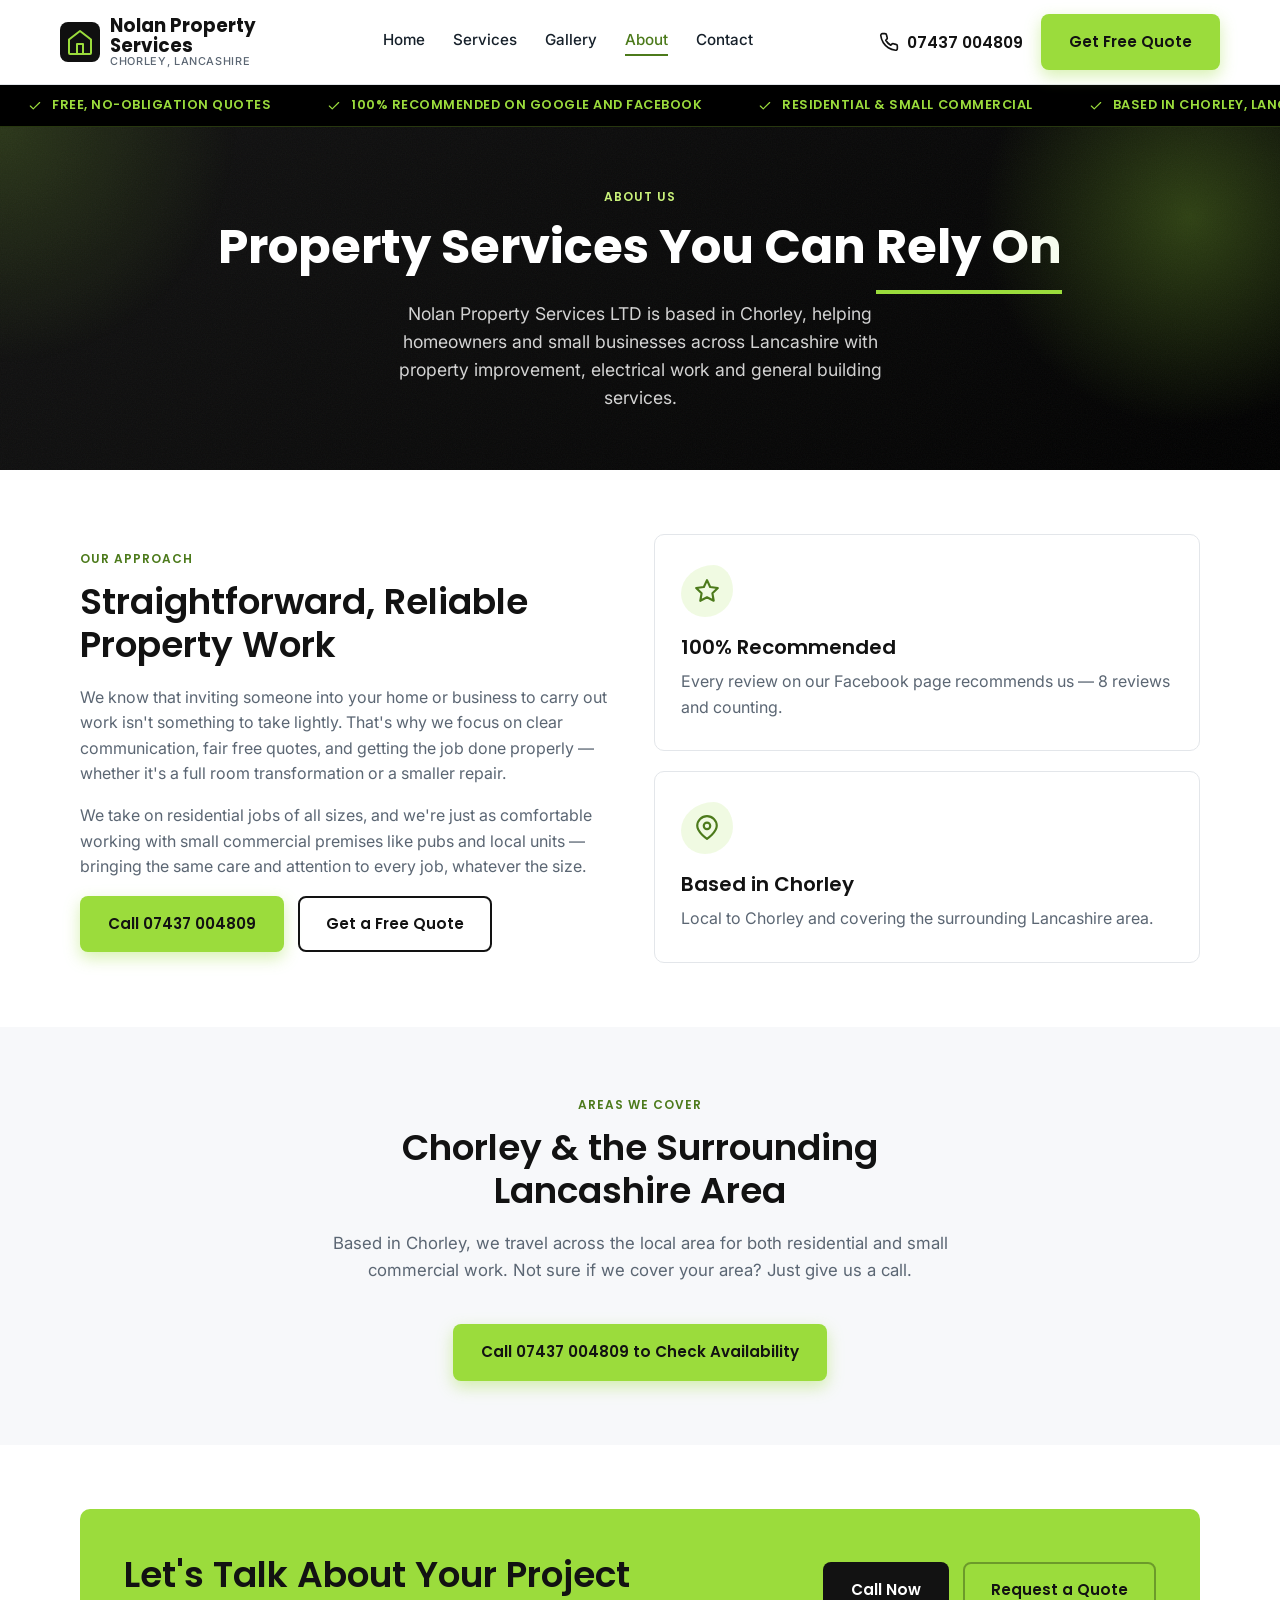
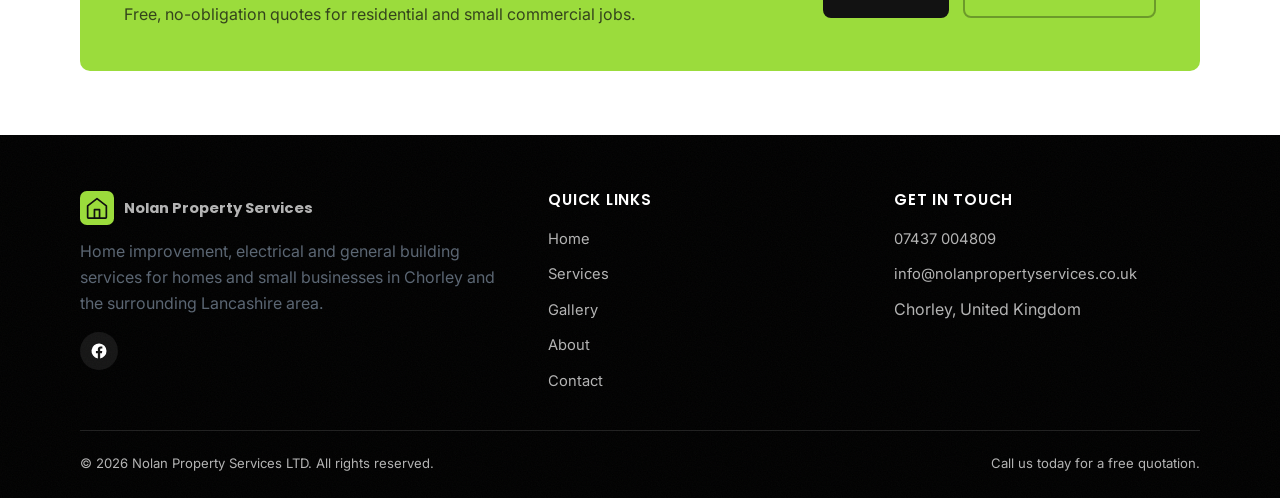
==== about.html @ 2cdc61b0 "Initial site build: Nolan Property Services LTD Five-page static site (home, services, gallery, abou" ====
<!doctype html>
<html lang="en-GB">
<head>
<meta charset="UTF-8">
<meta name="viewport" content="width=device-width, initial-scale=1.0">
<title>About Us | Nolan Property Services LTD — Chorley</title>
<meta name="description" content="Nolan Property Services LTD is a Chorley-based property services company covering home improvement, electrical work and small commercial jobs across Lancashire.">
<link rel="icon" href="images/favicon.svg" type="image/svg+xml">
<link rel="preconnect" href="https://fonts.googleapis.com">
<link rel="preconnect" href="https://fonts.gstatic.com" crossorigin>
<link href="https://fonts.googleapis.com/css2?family=Inter:wght@400;500;600;700&family=Poppins:wght@600;700&display=swap" rel="stylesheet">
<link rel="stylesheet" href="css/style.css">
</head>
<body>

<header class="site-header">
  <div class="container header-inner">
    <a href="index.html" class="logo">
      <svg class="logo-mark" viewBox="0 0 40 40" fill="none" xmlns="http://www.w3.org/2000/svg">
        <rect width="40" height="40" rx="8" fill="#101010"/>
        <path d="M20 9L31 17.5V31C31 31.5523 30.5523 32 30 32H10C9.44772 32 9 31.5523 9 31V17.5L20 9Z" stroke="#9BDC3C" stroke-width="2" stroke-linejoin="round"/>
        <path d="M17 32V22H23V32" stroke="#9BDC3C" stroke-width="2" stroke-linejoin="round"/>
      </svg>
      <span class="logo-text">Nolan Property<br>Services<small>Chorley, Lancashire</small></span>
    </a>

    <nav class="main-nav">
      <a href="index.html">Home</a>
      <a href="services.html">Services</a>
      <a href="gallery.html">Gallery</a>
      <a href="about.html">About</a>
      <a href="contact.html">Contact</a>
    </nav>

    <div class="header-cta">
      <a href="tel:+447437004809" class="header-phone">
        <svg width="20" height="20" viewBox="0 0 24 24" fill="none" stroke="currentColor" stroke-width="2" stroke-linecap="round" stroke-linejoin="round"><path d="M22 16.92v3a2 2 0 0 1-2.18 2 19.79 19.79 0 0 1-8.63-3.07 19.5 19.5 0 0 1-6-6 19.79 19.79 0 0 1-3.07-8.67A2 2 0 0 1 4.11 2h3a2 2 0 0 1 2 1.72c.127.96.361 1.903.7 2.81a2 2 0 0 1-.45 2.11L8.09 9.91a16 16 0 0 0 6 6l1.27-1.27a2 2 0 0 1 2.11-.45c.907.339 1.85.573 2.81.7A2 2 0 0 1 22 16.92z"/></svg>
        <span class="phone-label">07437 004809</span>
      </a>
      <a href="contact.html" class="btn btn-primary">Get Free Quote</a>
      <button class="nav-toggle" aria-label="Toggle menu" aria-expanded="false">
        <svg viewBox="0 0 24 24" fill="none" stroke="currentColor" stroke-width="2" stroke-linecap="round"><line x1="3" y1="6" x2="21" y2="6"/><line x1="3" y1="12" x2="21" y2="12"/><line x1="3" y1="18" x2="21" y2="18"/></svg>
      </button>
    </div>
  </div>
</header>

<div class="marquee" aria-hidden="true">
  <div class="marquee-track">
    <span class="marquee-item"><svg viewBox="0 0 24 24" fill="none" stroke="currentColor" stroke-width="2" stroke-linecap="round" stroke-linejoin="round"><path d="M20 6L9 17l-5-5"/></svg>Free, No-Obligation Quotes</span>
    <span class="marquee-item"><svg viewBox="0 0 24 24" fill="none" stroke="currentColor" stroke-width="2" stroke-linecap="round" stroke-linejoin="round"><path d="M20 6L9 17l-5-5"/></svg>100% Recommended on Google and Facebook</span>
    <span class="marquee-item"><svg viewBox="0 0 24 24" fill="none" stroke="currentColor" stroke-width="2" stroke-linecap="round" stroke-linejoin="round"><path d="M20 6L9 17l-5-5"/></svg>Residential &amp; Small Commercial</span>
    <span class="marquee-item"><svg viewBox="0 0 24 24" fill="none" stroke="currentColor" stroke-width="2" stroke-linecap="round" stroke-linejoin="round"><path d="M20 6L9 17l-5-5"/></svg>Based in Chorley, Lancashire</span>
    <span class="marquee-item"><svg viewBox="0 0 24 24" fill="none" stroke="currentColor" stroke-width="2" stroke-linecap="round" stroke-linejoin="round"><path d="M20 6L9 17l-5-5"/></svg>Call 07437 004809</span>
    <span class="marquee-item"><svg viewBox="0 0 24 24" fill="none" stroke="currentColor" stroke-width="2" stroke-linecap="round" stroke-linejoin="round"><path d="M20 6L9 17l-5-5"/></svg>Free, No-Obligation Quotes</span>
    <span class="marquee-item"><svg viewBox="0 0 24 24" fill="none" stroke="currentColor" stroke-width="2" stroke-linecap="round" stroke-linejoin="round"><path d="M20 6L9 17l-5-5"/></svg>100% Recommended on Google and Facebook</span>
    <span class="marquee-item"><svg viewBox="0 0 24 24" fill="none" stroke="currentColor" stroke-width="2" stroke-linecap="round" stroke-linejoin="round"><path d="M20 6L9 17l-5-5"/></svg>Residential &amp; Small Commercial</span>
    <span class="marquee-item"><svg viewBox="0 0 24 24" fill="none" stroke="currentColor" stroke-width="2" stroke-linecap="round" stroke-linejoin="round"><path d="M20 6L9 17l-5-5"/></svg>Based in Chorley, Lancashire</span>
    <span class="marquee-item"><svg viewBox="0 0 24 24" fill="none" stroke="currentColor" stroke-width="2" stroke-linecap="round" stroke-linejoin="round"><path d="M20 6L9 17l-5-5"/></svg>Call 07437 004809</span>
  </div>
</div>

<section class="hero" style="padding-bottom:10px;">
  <div class="container" style="position:relative; padding:56px 0 48px; text-align:center;">
    <span class="eyebrow" style="color:#C9F27A;">About Us</span>
    <h1 style="color:#fff;">Property Services You Can <span class="marker-highlight">Rely On</span></h1>
    <p class="hero-lead" style="margin:0 auto;">Nolan Property Services LTD is based in Chorley, helping homeowners and small businesses across Lancashire with property improvement, electrical work and general building services.</p>
  </div>
</section>

<section class="section">
  <div class="container grid grid-2" style="align-items:center;">
    <div>
      <span class="eyebrow">Our Approach</span>
      <h2>Straightforward, Reliable Property Work</h2>
      <p>We know that inviting someone into your home or business to carry out work isn't something to take lightly. That's why we focus on clear communication, fair free quotes, and getting the job done properly — whether it's a full room transformation or a smaller repair.</p>
      <p>We take on residential jobs of all sizes, and we're just as comfortable working with small commercial premises like pubs and local units — bringing the same care and attention to every job, whatever the size.</p>
      <div class="btn-row">
        <a href="tel:+447437004809" class="btn btn-primary">Call 07437 004809</a>
        <a href="contact.html" class="btn btn-outline">Get a Free Quote</a>
      </div>
    </div>
    <div class="grid" style="gap:20px;">
      <div class="card">
        <div class="card-icon">
          <svg viewBox="0 0 24 24" fill="none" stroke="currentColor" stroke-width="2" stroke-linecap="round" stroke-linejoin="round"><path d="M12 2l2.9 6.26L22 9.27l-5 4.87 1.18 6.86L12 17.77l-6.18 3.23L7 14.14 2 9.27l7.1-1.01L12 2z"/></svg>
        </div>
        <h3>100% Recommended</h3>
        <p style="margin:0;">Every review on our Facebook page recommends us — 8 reviews and counting.</p>
      </div>
      <div class="card">
        <div class="card-icon">
          <svg viewBox="0 0 24 24" fill="none" stroke="currentColor" stroke-width="2" stroke-linecap="round" stroke-linejoin="round"><path d="M21 10c0 6-9 12-9 12s-9-6-9-12a9 9 0 0 1 18 0z"/><circle cx="12" cy="10" r="3"/></svg>
        </div>
        <h3>Based in Chorley</h3>
        <p style="margin:0;">Local to Chorley and covering the surrounding Lancashire area.</p>
      </div>
    </div>
  </div>
</section>

<section class="section section-alt">
  <div class="container">
    <div class="section-head">
      <span class="eyebrow">Areas We Cover</span>
      <h2>Chorley &amp; the Surrounding Lancashire Area</h2>
      <p>Based in Chorley, we travel across the local area for both residential and small commercial work. Not sure if we cover your area? Just give us a call.</p>
    </div>
    <div class="text-center">
      <a href="tel:+447437004809" class="btn btn-primary">Call 07437 004809 to Check Availability</a>
    </div>
  </div>
</section>

<section class="section">
  <div class="container">
    <div class="cta-banner">
      <div>
        <h2>Let's Talk About Your Project</h2>
        <p>Free, no-obligation quotes for residential and small commercial jobs.</p>
      </div>
      <div class="btn-row">
        <a href="tel:+447437004809" class="btn btn-primary">Call Now</a>
        <a href="contact.html" class="btn btn-secondary" style="border-color:rgba(0,0,0,0.3); color:var(--color-dark);">Request a Quote</a>
      </div>
    </div>
  </div>
</section>

<footer class="site-footer">
  <div class="container">
    <div class="footer-grid">
      <div>
        <a href="index.html" class="footer-logo">
          <svg width="34" height="34" viewBox="0 0 40 40" fill="none" xmlns="http://www.w3.org/2000/svg">
            <rect width="40" height="40" rx="8" fill="#9BDC3C"/>
            <path d="M20 9L31 17.5V31C31 31.5523 30.5523 32 30 32H10C9.44772 32 9 31.5523 9 31V17.5L20 9Z" stroke="#101010" stroke-width="2" stroke-linejoin="round"/>
            <path d="M17 32V22H23V32" stroke="#101010" stroke-width="2" stroke-linejoin="round"/>
          </svg>
          Nolan Property Services
        </a>
        <p>Home improvement, electrical and general building services for homes and small businesses in Chorley and the surrounding Lancashire area.</p>
        <div class="social-icons">
          <a href="https://www.facebook.com/p/Nolan-Property-Services-LTD-61575183235272/" target="_blank" rel="noopener" aria-label="Facebook">
            <svg viewBox="0 0 24 24" fill="currentColor"><path d="M22 12a10 10 0 1 0-11.56 9.88v-6.99H7.9V12h2.54V9.8c0-2.5 1.49-3.89 3.77-3.89 1.09 0 2.24.2 2.24.2v2.46h-1.26c-1.24 0-1.63.77-1.63 1.56V12h2.78l-.44 2.89h-2.34v6.99A10 10 0 0 0 22 12z"/></svg>
          </a>
        </div>
      </div>
      <div>
        <h4>Quick Links</h4>
        <ul>
          <li><a href="index.html">Home</a></li>
          <li><a href="services.html">Services</a></li>
          <li><a href="gallery.html">Gallery</a></li>
          <li><a href="about.html">About</a></li>
          <li><a href="contact.html">Contact</a></li>
        </ul>
      </div>
      <div>
        <h4>Get In Touch</h4>
        <ul>
          <li><a href="tel:+447437004809">07437 004809</a></li>
          <li><a href="mailto:info@nolanpropertyservices.co.uk">info@nolanpropertyservices.co.uk</a></li>
          <li>Chorley, United Kingdom</li>
        </ul>
      </div>
    </div>
    <div class="footer-bottom">
      <span>&copy; <span id="year"></span> Nolan Property Services LTD. All rights reserved.</span>
      <span>Call us today for a free quotation.</span>
    </div>
  </div>
</footer>

<div class="mobile-call-bar">
  <a href="tel:+447437004809" class="btn btn-primary">Call Now</a>
  <a href="contact.html" class="btn btn-outline" style="border-color:var(--color-dark); color:var(--color-dark);">Get Quote</a>
</div>

<script src="js/main.js"></script>
</body>
</html>
---- css/style.css ----
/* ==========================================================================
   Nolan Property Services LTD — stylesheet
   Brand colours sourced from the company's Facebook logo (black + lime green)
   ========================================================================== */

:root {
  --color-dark: #121212;
  --color-dark-deep: #000000;
  --color-dark-light: #2b2b2b;
  --color-lime: #9bdc3c;
  --color-lime-dark: #7ebb27;
  --color-lime-text: #4c7a1b;
  --color-bg: #f7f8fa;
  --color-white: #ffffff;
  --color-text: #16202a;
  --color-text-muted: #5b6673;
  --color-border: #e3e6ea;
  --color-success: #2e9e5b;

  --font-heading: 'Poppins', 'Segoe UI', sans-serif;
  --font-body: 'Inter', 'Segoe UI', sans-serif;

  --container-width: 1160px;
  --radius: 10px;
  --shadow-sm: 0 1px 3px rgba(0, 0, 0, 0.08);
  --shadow-md: 0 8px 24px rgba(0, 0, 0, 0.12);
  --shadow-lg: 0 16px 40px rgba(0, 0, 0, 0.18);
  --ease-bounce: cubic-bezier(0.34, 1.56, 0.64, 1);
}

* { box-sizing: border-box; }
html { scroll-behavior: smooth; }

body {
  margin: 0;
  font-family: var(--font-body);
  color: var(--color-text);
  background: var(--color-white);
  line-height: 1.6;
  -webkit-font-smoothing: antialiased;
}

h1, h2, h3, h4 {
  font-family: var(--font-heading);
  color: var(--color-dark);
  line-height: 1.2;
  margin: 0 0 0.5em;
  font-weight: 600;
}

h1 { font-size: clamp(2rem, 5vw, 3rem); font-weight: 700; }
h2 { font-size: clamp(1.6rem, 3.5vw, 2.25rem); }
h3 { font-size: 1.25rem; }

p { margin: 0 0 1em; color: var(--color-text-muted); }

a { color: var(--color-lime-text); text-decoration: none; }
a:hover { text-decoration: underline; }

img { max-width: 100%; display: block; }

ul { padding-left: 1.2em; }

.container {
  width: 100%;
  max-width: var(--container-width);
  margin: 0 auto;
  padding: 0 20px;
}

.section {
  padding: 64px 0;
}

.section-alt {
  background: var(--color-bg);
}

.section-navy {
  background: var(--color-dark);
  color: var(--color-white);
}
.section-navy h2, .section-navy h3 { color: var(--color-white); }
.section-navy p { color: rgba(255,255,255,0.75); }

.eyebrow {
  display: inline-block;
  font-family: var(--font-heading);
  font-size: 0.75rem;
  font-weight: 600;
  letter-spacing: 0.08em;
  text-transform: uppercase;
  color: var(--color-lime-text);
  margin-bottom: 12px;
}

.section-head {
  max-width: 640px;
  margin: 0 auto 40px;
  text-align: center;
}
.section-head p { font-size: 1.05rem; }

/* ---------- Buttons ---------- */
.btn {
  display: inline-flex;
  align-items: center;
  justify-content: center;
  gap: 8px;
  font-family: var(--font-heading);
  font-weight: 600;
  font-size: 0.95rem;
  padding: 14px 26px;
  border-radius: 8px;
  border: 2px solid transparent;
  cursor: pointer;
  transition: transform 0.25s var(--ease-bounce), box-shadow 0.2s ease, background 0.15s ease, color 0.15s ease;
  white-space: nowrap;
}
.btn:hover { text-decoration: none; transform: translateY(-2px) scale(1.03); }
.btn:active { transform: scale(0.96); transition-duration: 0.1s; }

.btn-primary {
  background: var(--color-lime);
  color: var(--color-dark);
  box-shadow: 0 6px 16px rgba(155, 220, 60, 0.4);
}
.btn-primary:hover { background: var(--color-lime-dark); }

.btn-secondary {
  background: transparent;
  border-color: rgba(255,255,255,0.6);
  color: var(--color-white);
}
.btn-secondary:hover { background: rgba(255,255,255,0.12); border-color: var(--color-white); }

.btn-outline {
  background: transparent;
  border-color: var(--color-dark);
  color: var(--color-dark);
}
.btn-outline:hover { background: var(--color-dark); color: var(--color-white); }

.btn-block { width: 100%; }

.btn-row {
  display: flex;
  flex-wrap: wrap;
  gap: 14px;
}

/* ---------- Header ---------- */
.site-header {
  position: sticky;
  top: 0;
  z-index: 500;
  background: var(--color-white);
  border-bottom: 1px solid var(--color-border);
}

.header-inner {
  display: flex;
  align-items: center;
  justify-content: space-between;
  padding: 14px 0;
  gap: 16px;
}

.logo {
  display: flex;
  align-items: center;
  gap: 10px;
  font-family: var(--font-heading);
  font-weight: 700;
  font-size: 1.15rem;
  color: var(--color-dark);
}
.logo:hover { text-decoration: none; }
.logo-mark {
  width: 40px;
  height: 40px;
  flex-shrink: 0;
  transition: transform 0.4s var(--ease-bounce);
}
.logo:hover .logo-mark { transform: rotate(-10deg) scale(1.08); }
.logo-text { line-height: 1.1; }
.logo-text small {
  display: block;
  font-family: var(--font-body);
  font-weight: 500;
  font-size: 0.68rem;
  letter-spacing: 0.06em;
  text-transform: uppercase;
  color: var(--color-text-muted);
}

.main-nav {
  display: flex;
  align-items: center;
  gap: 28px;
}
.main-nav a {
  position: relative;
  color: var(--color-text);
  font-weight: 500;
  font-size: 0.95rem;
  padding-bottom: 4px;
}
.main-nav a::after {
  content: "";
  position: absolute;
  left: 50%;
  right: 50%;
  bottom: 0;
  height: 2px;
  background: var(--color-lime-text);
  transition: left 0.25s var(--ease-bounce), right 0.25s var(--ease-bounce);
}
.main-nav a:hover { color: var(--color-lime-text); text-decoration: none; }
.main-nav a:hover::after, .main-nav a.active::after { left: 0; right: 0; }
.main-nav a.active { color: var(--color-lime-text); }

.header-cta {
  display: flex;
  align-items: center;
  gap: 18px;
}

.header-phone {
  display: flex;
  align-items: center;
  gap: 8px;
  font-family: var(--font-heading);
  font-weight: 600;
  color: var(--color-dark);
  font-size: 0.98rem;
}
.header-phone svg { flex-shrink: 0; }
.header-phone:hover { color: var(--color-lime-text); text-decoration: none; }

.nav-toggle {
  display: none;
  background: none;
  border: none;
  cursor: pointer;
  padding: 6px;
}
.nav-toggle svg { width: 26px; height: 26px; color: var(--color-dark); }

/* ---------- Hero ---------- */
.hero {
  background: linear-gradient(135deg, var(--color-dark) 0%, var(--color-dark-deep) 100%);
  color: var(--color-white);
  position: relative;
  overflow: hidden;
}
.hero::before {
  content: "";
  position: absolute;
  inset: 0;
  background-image: url("data:image/svg+xml,%3Csvg xmlns='http://www.w3.org/2000/svg' width='120' height='120'%3E%3Cfilter id='n'%3E%3CfeTurbulence type='fractalNoise' baseFrequency='0.8' numOctaves='3' stitchTiles='stitch'/%3E%3C/filter%3E%3Crect width='100%25' height='100%25' filter='url(%23n)'/%3E%3C/svg%3E");
  opacity: 0.05;
  pointer-events: none;
}
.hero::after {
  content: "";
  position: absolute;
  right: -120px;
  top: -120px;
  width: 420px;
  height: 420px;
  background: radial-gradient(circle, rgba(155,220,60,0.28) 0%, rgba(155,220,60,0) 70%);
}
.hero-inner {
  position: relative;
  z-index: 2;
  padding: 76px 0 64px;
  display: grid;
  grid-template-columns: 1.1fr 0.9fr;
  gap: 40px;
  align-items: center;
}
.hero-glow {
  position: absolute;
  z-index: 1;
  top: 0;
  left: 0;
  width: 480px;
  height: 480px;
  margin: -240px 0 0 -240px;
  background: radial-gradient(circle, rgba(155,220,60,0.18) 0%, rgba(155,220,60,0) 70%);
  pointer-events: none;
  transition: transform 0.3s ease-out;
  will-change: transform;
}
.hero h1 { color: var(--color-white); }
.hero-lead {
  font-size: 1.1rem;
  color: rgba(255,255,255,0.82);
  max-width: 520px;
}
.hero-badges {
  display: flex;
  flex-wrap: wrap;
  gap: 20px;
  margin-top: 32px;
}
.hero-badge {
  display: flex;
  align-items: center;
  gap: 10px;
  font-size: 0.88rem;
  color: rgba(255,255,255,0.85);
}
.hero-badge svg { color: var(--color-lime); flex-shrink: 0; }

.hero-panel {
  background: var(--color-white);
  border-radius: var(--radius);
  padding: 28px;
  box-shadow: var(--shadow-lg);
  color: var(--color-text);
}
.hero-panel h3 { margin-bottom: 6px; }
.hero-panel p { font-size: 0.92rem; margin-bottom: 18px; }

/* ---------- Trust strip ---------- */
.trust-strip {
  background: var(--color-white);
  border-bottom: 1px solid var(--color-border);
}
.trust-strip .container {
  display: flex;
  flex-wrap: wrap;
  gap: 28px;
  justify-content: center;
  padding-top: 22px;
  padding-bottom: 22px;
}
.trust-item {
  display: flex;
  align-items: center;
  gap: 10px;
  font-size: 0.9rem;
  font-weight: 500;
  color: var(--color-dark);
}
.trust-item svg { color: var(--color-lime-text); flex-shrink: 0; }

/* ---------- Grids ---------- */
.grid {
  display: grid;
  gap: 28px;
}
.grid-3 { grid-template-columns: repeat(3, 1fr); }
.grid-2 { grid-template-columns: repeat(2, 1fr); }
.grid-4 { grid-template-columns: repeat(4, 1fr); }

/* ---------- Cards ---------- */
.card {
  background: var(--color-white);
  border: 1px solid var(--color-border);
  border-radius: var(--radius);
  padding: 30px 26px;
  transition: box-shadow 0.25s ease, transform 0.3s var(--ease-bounce);
}
.card:hover { box-shadow: var(--shadow-md); transform: translateY(-5px) rotate(-0.6deg); }
.card:nth-child(even):hover { transform: translateY(-5px) rotate(0.6deg); }

.card-icon {
  width: 52px;
  height: 52px;
  border-radius: 63% 37% 54% 46% / 55% 48% 52% 45%;
  background: rgba(155, 220, 60, 0.15);
  display: flex;
  align-items: center;
  justify-content: center;
  margin-bottom: 18px;
  transition: border-radius 0.4s ease, transform 0.3s var(--ease-bounce);
}
.card-icon svg { width: 26px; height: 26px; color: var(--color-lime-text); }
.card:hover .card-icon,
.service-row:hover .card-icon,
.contact-info-item:hover .card-icon {
  border-radius: 46% 54% 37% 63% / 48% 55% 45% 52%;
  transform: scale(1.08);
}

.card-link {
  display: inline-flex;
  align-items: center;
  gap: 6px;
  font-weight: 600;
  font-size: 0.9rem;
  margin-top: 6px;
}
.card-link .arrow { display: inline-block; transition: transform 0.25s var(--ease-bounce); }
.card-link:hover .arrow { transform: translateX(5px); }

/* ---------- Service list rows (services page) ---------- */
.service-row {
  display: grid;
  grid-template-columns: 64px 1fr auto;
  gap: 22px;
  align-items: flex-start;
  padding: 26px 0;
  border-bottom: 1px solid var(--color-border);
}
.service-row:last-child { border-bottom: none; }
.service-row .card-icon { margin-bottom: 0; }
.service-row h3 { margin-bottom: 6px; }
.service-row .btn { align-self: center; }

/* ---------- Placeholder photo tiles (gallery) ---------- */
.photo-tile {
  aspect-ratio: 4 / 3;
  border-radius: var(--radius);
  background: linear-gradient(135deg, var(--color-dark-light) 0%, var(--color-dark) 100%);
  color: rgba(255,255,255,0.85);
  display: flex;
  flex-direction: column;
  align-items: center;
  justify-content: center;
  gap: 10px;
  text-align: center;
  padding: 20px;
  position: relative;
  overflow: hidden;
}
.photo-tile svg { width: 34px; height: 34px; opacity: 0.85; }
.photo-tile span { font-family: var(--font-heading); font-weight: 600; font-size: 0.92rem; }
.photo-tile small { font-size: 0.75rem; color: rgba(255,255,255,0.55); }

.notice-box {
  display: flex;
  gap: 16px;
  background: #f5fce8;
  border: 1px solid #dcf0a8;
  border-radius: var(--radius);
  padding: 20px 24px;
  align-items: flex-start;
  margin-bottom: 40px;
}
.notice-box svg { color: var(--color-lime-text); flex-shrink: 0; margin-top: 2px; }
.notice-box p { margin: 0; color: var(--color-text); font-size: 0.92rem; }

/* ---------- Testimonial / trust panel ---------- */
.review-panel {
  background: var(--color-white);
  border: 1px solid var(--color-border);
  border-radius: var(--radius);
  padding: 36px;
  display: flex;
  align-items: center;
  gap: 30px;
  flex-wrap: wrap;
  box-shadow: var(--shadow-sm);
}
.review-score {
  text-align: center;
  padding-right: 30px;
  border-right: 1px solid var(--color-border);
}
.review-score .big { font-family: var(--font-heading); font-size: 2.6rem; font-weight: 700; color: var(--color-dark); }
.review-stars { color: var(--color-lime-text); font-size: 1.1rem; letter-spacing: 2px; }

/* ---------- CTA banner ---------- */
.cta-banner {
  background: var(--color-lime);
  color: var(--color-dark);
  border-radius: var(--radius);
  padding: 44px;
  display: flex;
  align-items: center;
  justify-content: space-between;
  gap: 24px;
  flex-wrap: wrap;
}
.cta-banner h2 { color: var(--color-dark); margin-bottom: 6px; }
.cta-banner p { color: rgba(18,18,18,0.75); margin: 0; }
.cta-banner .btn-primary { background: var(--color-dark); color: var(--color-white); box-shadow: none; }
.cta-banner .btn-primary:hover { background: var(--color-dark-deep); }

/* ---------- Forms ---------- */
.form-grid {
  display: grid;
  grid-template-columns: 1fr 1fr;
  gap: 18px;
}
.form-field { display: flex; flex-direction: column; gap: 6px; }
.form-field.full { grid-column: 1 / -1; }
.form-field label {
  font-weight: 600;
  font-size: 0.88rem;
  color: var(--color-dark);
}
.form-field input,
.form-field select,
.form-field textarea {
  font-family: var(--font-body);
  font-size: 0.95rem;
  padding: 12px 14px;
  border: 1px solid var(--color-border);
  border-radius: 8px;
  background: var(--color-white);
  color: var(--color-text);
}
.form-field input:focus,
.form-field select:focus,
.form-field textarea:focus {
  outline: none;
  border-color: var(--color-lime-text);
  box-shadow: 0 0 0 3px rgba(155, 220, 60, 0.25);
}
.form-note { font-size: 0.8rem; color: var(--color-text-muted); }

.form-status {
  display: none;
  padding: 14px 16px;
  border-radius: 8px;
  font-size: 0.92rem;
  margin-top: 16px;
}
.form-status.show { display: block; }
.form-status.success { background: #e9f7ef; color: var(--color-success); border: 1px solid #bfe8cf; }
.form-status.error { background: #fdecea; color: #c0392b; border: 1px solid #f5c6c0; }

/* ---------- Contact info cards ---------- */
.contact-info-list {
  display: flex;
  flex-direction: column;
  gap: 18px;
}
.contact-info-item {
  display: flex;
  gap: 16px;
  align-items: flex-start;
}
.contact-info-item .card-icon { margin-bottom: 0; }
.contact-info-item h3 { margin-bottom: 2px; font-size: 1.05rem; }
.contact-info-item p { margin: 0; }

.map-embed {
  border-radius: var(--radius);
  overflow: hidden;
  border: 1px solid var(--color-border);
  margin-top: 24px;
}
.map-embed iframe { width: 100%; height: 260px; border: 0; display: block; }

/* ---------- Footer ---------- */
.site-footer {
  background: var(--color-dark-deep);
  color: rgba(255,255,255,0.7);
  padding: 56px 0 24px;
  position: relative;
  overflow: hidden;
}
.site-footer::before {
  content: "";
  position: absolute;
  inset: 0;
  background-image: url("data:image/svg+xml,%3Csvg xmlns='http://www.w3.org/2000/svg' width='120' height='120'%3E%3Cfilter id='n'%3E%3CfeTurbulence type='fractalNoise' baseFrequency='0.8' numOctaves='3' stitchTiles='stitch'/%3E%3C/filter%3E%3Crect width='100%25' height='100%25' filter='url(%23n)'/%3E%3C/svg%3E");
  opacity: 0.04;
  pointer-events: none;
}
.site-footer .container { position: relative; z-index: 1; }
.footer-grid {
  display: grid;
  grid-template-columns: 1.4fr 1fr 1fr;
  gap: 40px;
  padding-bottom: 36px;
  border-bottom: 1px solid rgba(255,255,255,0.12);
}
.footer-logo {
  display: flex;
  align-items: center;
  gap: 10px;
  color: var(--color-white);
  font-family: var(--font-heading);
  font-weight: 700;
  font-size: 1.1rem;
  margin-bottom: 14px;
}
.footer-logo:hover { text-decoration: none; }
.site-footer h4 {
  color: var(--color-white);
  font-size: 0.95rem;
  text-transform: uppercase;
  letter-spacing: 0.05em;
  margin-bottom: 16px;
}
.site-footer ul { list-style: none; padding: 0; margin: 0; display: flex; flex-direction: column; gap: 10px; }
.site-footer a { color: rgba(255,255,255,0.7); font-size: 0.92rem; }
.site-footer a:hover { color: var(--color-lime); text-decoration: none; }
.footer-bottom {
  display: flex;
  justify-content: space-between;
  flex-wrap: wrap;
  gap: 10px;
  padding-top: 22px;
  font-size: 0.82rem;
}
.social-icons { display: flex; gap: 12px; }
.social-icons a {
  width: 38px;
  height: 38px;
  border-radius: 50%;
  background: rgba(255,255,255,0.08);
  display: flex;
  align-items: center;
  justify-content: center;
}
.social-icons a:hover { background: var(--color-lime-dark); }
.social-icons svg { width: 18px; height: 18px; color: var(--color-white); }

/* ---------- Sticky mobile call bar ---------- */
.mobile-call-bar {
  display: none;
  position: fixed;
  bottom: 0;
  left: 0;
  right: 0;
  z-index: 600;
  background: var(--color-white);
  border-top: 1px solid var(--color-border);
  box-shadow: 0 -6px 20px rgba(0,0,0,0.12);
  padding: 10px 14px;
  gap: 10px;
}
.mobile-call-bar .btn { flex: 1; padding: 13px 10px; font-size: 0.88rem; }

/* ---------- Utility ---------- */
.text-center { text-align: center; }
.mt-0 { margin-top: 0; }
.badge-pill {
  display: inline-flex;
  align-items: center;
  gap: 6px;
  background: rgba(46, 158, 91, 0.1);
  color: var(--color-success);
  font-size: 0.82rem;
  font-weight: 600;
  padding: 6px 14px;
  border-radius: 999px;
}

/* ---------- Responsive ---------- */
@media (max-width: 960px) {
  .hero-inner { grid-template-columns: 1fr; padding-top: 48px; }
  .footer-grid { grid-template-columns: 1fr 1fr; }
  .grid-3 { grid-template-columns: repeat(2, 1fr); }
  .grid-4 { grid-template-columns: repeat(2, 1fr); }
}

@media (max-width: 780px) {
  .main-nav {
    display: flex;
    flex-direction: column;
    position: absolute;
    top: 100%;
    left: 0;
    right: 0;
    background: var(--color-white);
    padding: 0 20px;
    max-height: 0;
    opacity: 0;
    overflow: hidden;
    border-bottom: 1px solid var(--color-border);
    box-shadow: var(--shadow-md);
    gap: 16px;
    transition: max-height 0.35s ease, opacity 0.25s ease, padding 0.35s ease;
  }
  .nav-toggle { display: block; transition: transform 0.3s var(--ease-bounce); }
  .site-header.nav-open .nav-toggle { transform: rotate(90deg); }
  .header-phone span.phone-label { display: none; }
  .header-cta .btn-primary { display: none; }

  .site-header.nav-open .main-nav {
    max-height: 400px;
    opacity: 1;
    padding: 20px;
  }

  .grid-3, .grid-4 { grid-template-columns: 1fr; }
  .footer-grid { grid-template-columns: 1fr; gap: 28px; }
  .service-row { grid-template-columns: 52px 1fr; }
  .service-row .btn { grid-column: 1 / -1; margin-top: 10px; }
  .form-grid { grid-template-columns: 1fr; }
  .cta-banner { flex-direction: column; align-items: flex-start; }
  .review-panel { flex-direction: column; align-items: flex-start; }
  .review-score { border-right: none; padding-right: 0; }

  body { padding-bottom: 70px; }
  .mobile-call-bar { display: flex; }
}

@media (max-width: 480px) {
  .section { padding: 44px 0; }
  .hero-inner { padding-top: 36px; padding-bottom: 40px; }
}

/* ---------- Marquee ticker ---------- */
.marquee {
  background: var(--color-dark-deep);
  overflow: hidden;
  white-space: nowrap;
  border-bottom: 1px solid rgba(155,220,60,0.25);
}
.marquee-track {
  display: inline-flex;
  align-items: center;
  animation: marqueeScroll 26s linear infinite;
}
.marquee:hover .marquee-track { animation-play-state: paused; }
.marquee-item {
  display: inline-flex;
  align-items: center;
  gap: 10px;
  padding: 10px 28px;
  font-family: var(--font-heading);
  font-weight: 600;
  font-size: 0.8rem;
  letter-spacing: 0.04em;
  text-transform: uppercase;
  color: var(--color-lime);
  white-space: nowrap;
}
.marquee-item svg { width: 14px; height: 14px; flex-shrink: 0; }
@keyframes marqueeScroll {
  from { transform: translateX(0); }
  to { transform: translateX(-50%); }
}

/* ---------- Marker highlight (headline underline) ---------- */
.marker-highlight {
  padding-bottom: 14px;
  background-image: linear-gradient(var(--color-lime), var(--color-lime));
  background-repeat: no-repeat;
  background-position: 0 100%;
  background-size: 0% 4px;
  transition: background-size 0.6s ease-out 0.2s;
}
.marker-highlight.in-view { background-size: 100% 4px; }

/* ---------- Scroll reveal ---------- */
.js-reveal {
  opacity: 0;
  transform: translateY(28px);
  transition: opacity 0.6s ease, transform 0.6s var(--ease-bounce);
}
.js-reveal.reveal-visible {
  opacity: 1;
  transform: translateY(0);
}

/* ---------- Custom scrollbar ---------- */
html { scrollbar-color: var(--color-lime-dark) var(--color-bg); }
::-webkit-scrollbar { width: 12px; height: 12px; }
::-webkit-scrollbar-track { background: var(--color-bg); }
::-webkit-scrollbar-thumb { background: var(--color-lime-dark); border-radius: 8px; border: 3px solid var(--color-bg); }
::-webkit-scrollbar-thumb:hover { background: var(--color-lime-text); }

/* ---------- Google reviews carousel ---------- */
.reviews-live {
  background: var(--color-white);
  border: 1px solid var(--color-border);
  border-radius: var(--radius);
  padding: 36px;
  box-shadow: var(--shadow-sm);
}
.reviews-carousel-header {
  display: flex;
  align-items: center;
  justify-content: space-between;
  flex-wrap: wrap;
  gap: 12px;
  margin-bottom: 26px;
  padding-bottom: 20px;
  border-bottom: 1px solid var(--color-border);
}
.reviews-rating-summary { display: flex; align-items: center; gap: 12px; flex-wrap: wrap; }
.reviews-rating-summary .score { font-family: var(--font-heading); font-weight: 700; font-size: 1.6rem; color: var(--color-dark); }
.reviews-rating-summary .stars { color: var(--color-lime-text); font-size: 1.15rem; letter-spacing: 2px; }
.reviews-rating-summary .count { font-size: 0.85rem; color: var(--color-text-muted); }
.reviews-google-badge {
  display: flex;
  align-items: center;
  gap: 6px;
  font-size: 0.8rem;
  font-weight: 600;
  color: var(--color-text-muted);
}

.review-slide-track { position: relative; min-height: 150px; }
.review-slide {
  position: absolute;
  inset: 0;
  opacity: 0;
  transform: translateX(16px);
  transition: opacity 0.5s ease, transform 0.5s ease;
  pointer-events: none;
}
.review-slide.active { opacity: 1; transform: translateX(0); pointer-events: auto; }
.review-slide blockquote { margin: 0 0 16px; font-size: 1.05rem; font-style: italic; color: var(--color-text); }
.review-slide .reviewer { display: flex; align-items: center; gap: 10px; }
.review-slide .reviewer img { width: 36px; height: 36px; border-radius: 50%; }
.review-slide .reviewer-name { font-weight: 600; color: var(--color-dark); }
.review-slide .review-stars { color: var(--color-lime-text); font-size: 0.85rem; letter-spacing: 1px; }

.carousel-controls { display: flex; align-items: center; justify-content: center; gap: 18px; margin-top: 24px; }
.carousel-dots { display: flex; gap: 8px; }
.carousel-dot {
  width: 8px;
  height: 8px;
  border-radius: 50%;
  background: var(--color-border);
  border: none;
  cursor: pointer;
  padding: 0;
  transition: background 0.2s ease, transform 0.2s var(--ease-bounce);
}
.carousel-dot.active { background: var(--color-lime-text); transform: scale(1.4); }
.carousel-arrow {
  width: 36px;
  height: 36px;
  flex-shrink: 0;
  border-radius: 50%;
  border: 1px solid var(--color-border);
  background: var(--color-white);
  display: flex;
  align-items: center;
  justify-content: center;
  cursor: pointer;
  transition: background 0.2s ease, transform 0.2s var(--ease-bounce);
}
.carousel-arrow:hover { background: var(--color-bg); transform: scale(1.1); }
.carousel-arrow svg { width: 16px; height: 16px; color: var(--color-dark); }

@media (max-width: 560px) {
  .reviews-live { padding: 26px 22px; }
  .review-slide-track { min-height: 190px; }
}

/* ---------- Reduced motion ---------- */
@media (prefers-reduced-motion: reduce) {
  *, *::before, *::after {
    animation-duration: 0.001ms !important;
    animation-iteration-count: 1 !important;
    transition-duration: 0.001ms !important;
    scroll-behavior: auto !important;
  }
  .js-reveal { opacity: 1; transform: none; }
  .marquee-track { animation: none; }
  .hero-glow { display: none; }
}
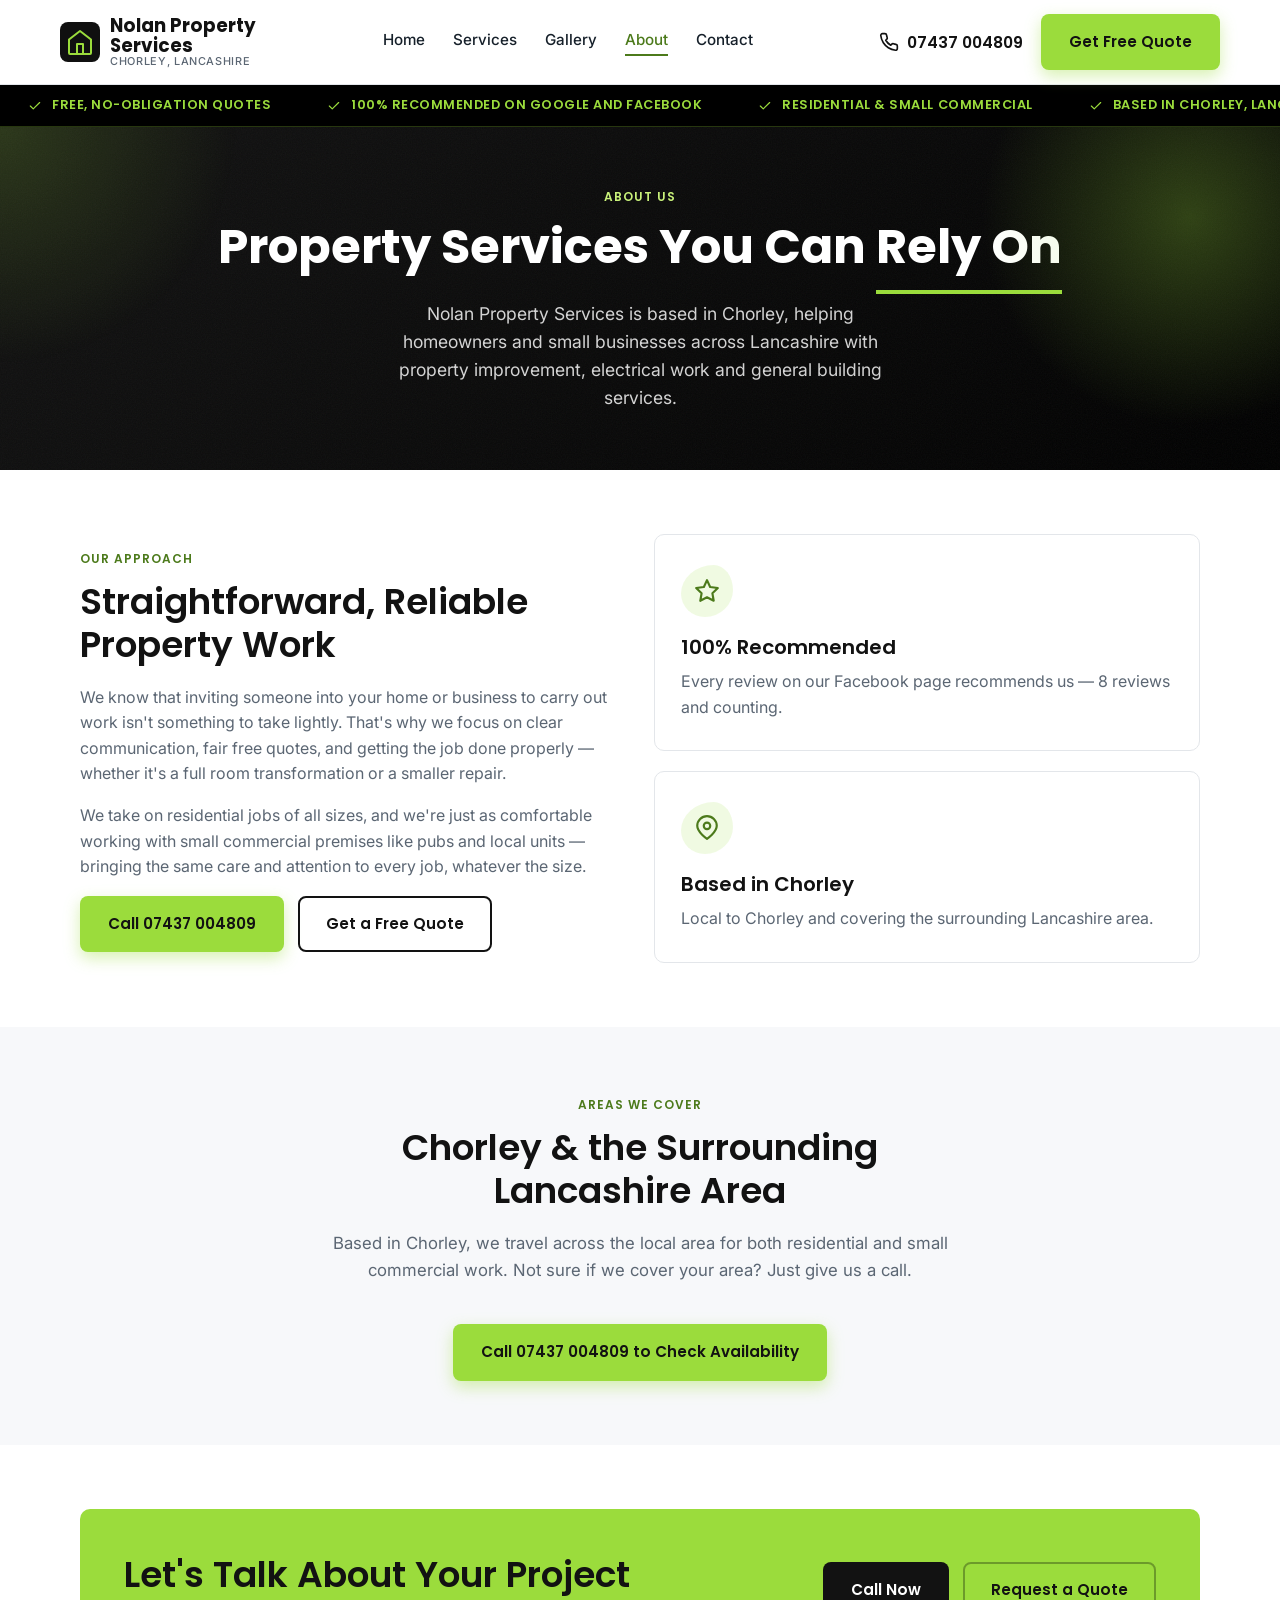
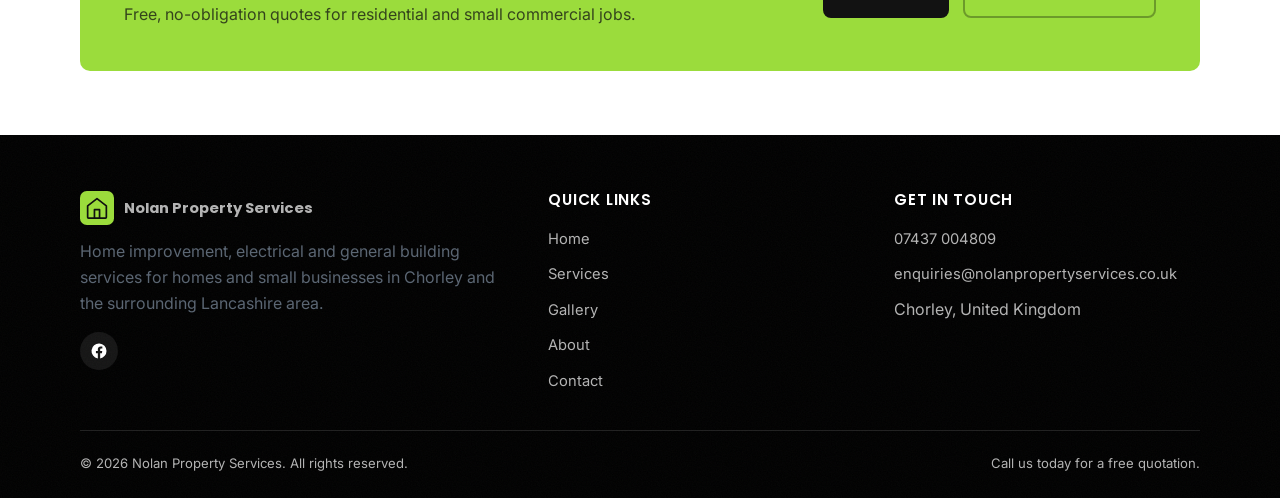
==== commit ce9ef03d: "Drop LTD from displayed brand name, switch contact email to enquiries@ Business name now reads "Nola" ====
--- a/about.html
+++ b/about.html
@@ -3,8 +3,8 @@
 <head>
 <meta charset="UTF-8">
 <meta name="viewport" content="width=device-width, initial-scale=1.0">
-<title>About Us | Nolan Property Services LTD — Chorley</title>
-<meta name="description" content="Nolan Property Services LTD is a Chorley-based property services company covering home improvement, electrical work and small commercial jobs across Lancashire.">
+<title>About Us | Nolan Property Services — Chorley</title>
+<meta name="description" content="Nolan Property Services is a Chorley-based property services company covering home improvement, electrical work and small commercial jobs across Lancashire.">
 <link rel="icon" href="images/favicon.svg" type="image/svg+xml">
 <link rel="preconnect" href="https://fonts.googleapis.com">
 <link rel="preconnect" href="https://fonts.gstatic.com" crossorigin>
@@ -64,7 +64,7 @@
   <div class="container" style="position:relative; padding:56px 0 48px; text-align:center;">
     <span class="eyebrow" style="color:#C9F27A;">About Us</span>
     <h1 style="color:#fff;">Property Services You Can <span class="marker-highlight">Rely On</span></h1>
-    <p class="hero-lead" style="margin:0 auto;">Nolan Property Services LTD is based in Chorley, helping homeowners and small businesses across Lancashire with property improvement, electrical work and general building services.</p>
+    <p class="hero-lead" style="margin:0 auto;">Nolan Property Services is based in Chorley, helping homeowners and small businesses across Lancashire with property improvement, electrical work and general building services.</p>
   </div>
 </section>
 
@@ -160,13 +160,13 @@
         <h4>Get In Touch</h4>
         <ul>
           <li><a href="tel:+447437004809">07437 004809</a></li>
-          <li><a href="mailto:info@nolanpropertyservices.co.uk">info@nolanpropertyservices.co.uk</a></li>
+          <li><a href="mailto:enquiries@nolanpropertyservices.co.uk">enquiries@nolanpropertyservices.co.uk</a></li>
           <li>Chorley, United Kingdom</li>
         </ul>
       </div>
     </div>
     <div class="footer-bottom">
-      <span>&copy; <span id="year"></span> Nolan Property Services LTD. All rights reserved.</span>
+      <span>&copy; <span id="year"></span> Nolan Property Services. All rights reserved.</span>
       <span>Call us today for a free quotation.</span>
     </div>
   </div>
--- a/css/style.css
+++ b/css/style.css
@@ -1,5 +1,5 @@
 /* ==========================================================================
-   Nolan Property Services LTD — stylesheet
+   Nolan Property Services — stylesheet
    Brand colours sourced from the company's Facebook logo (black + lime green)
    ========================================================================== */
 
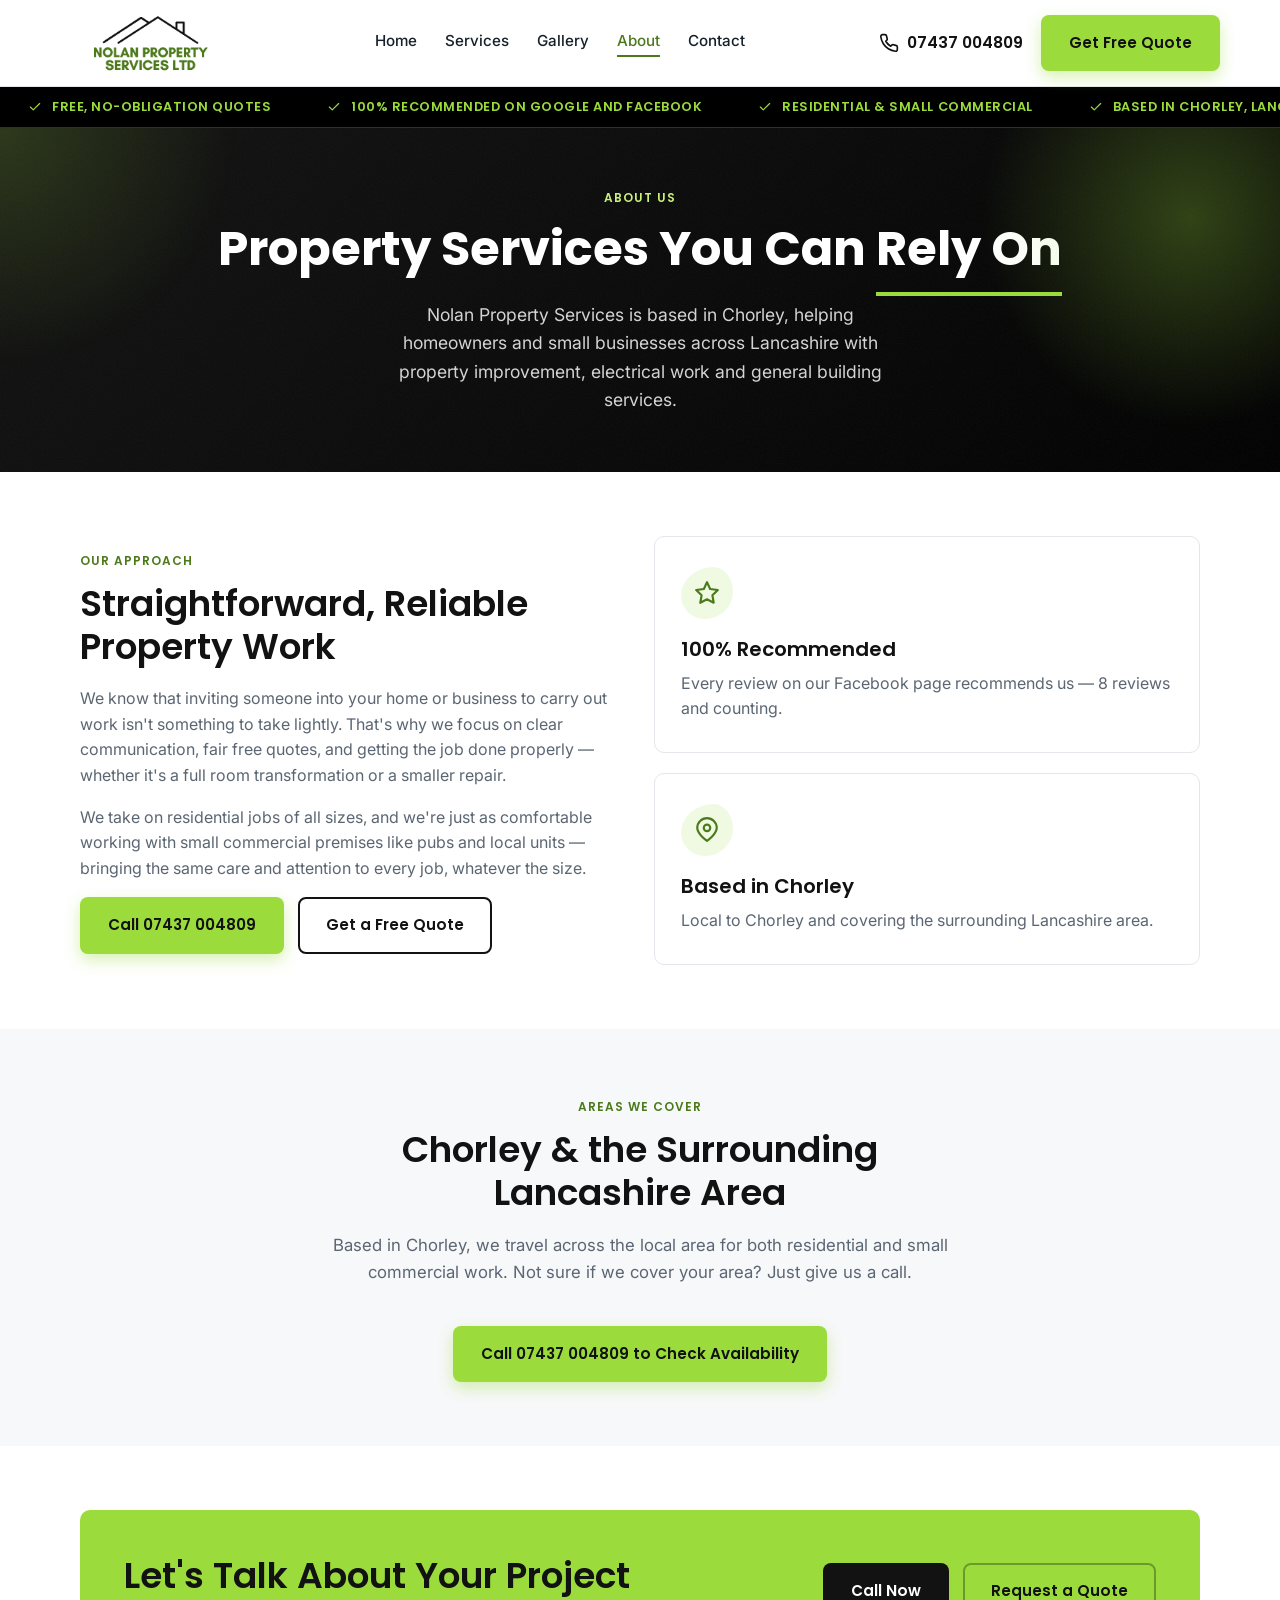
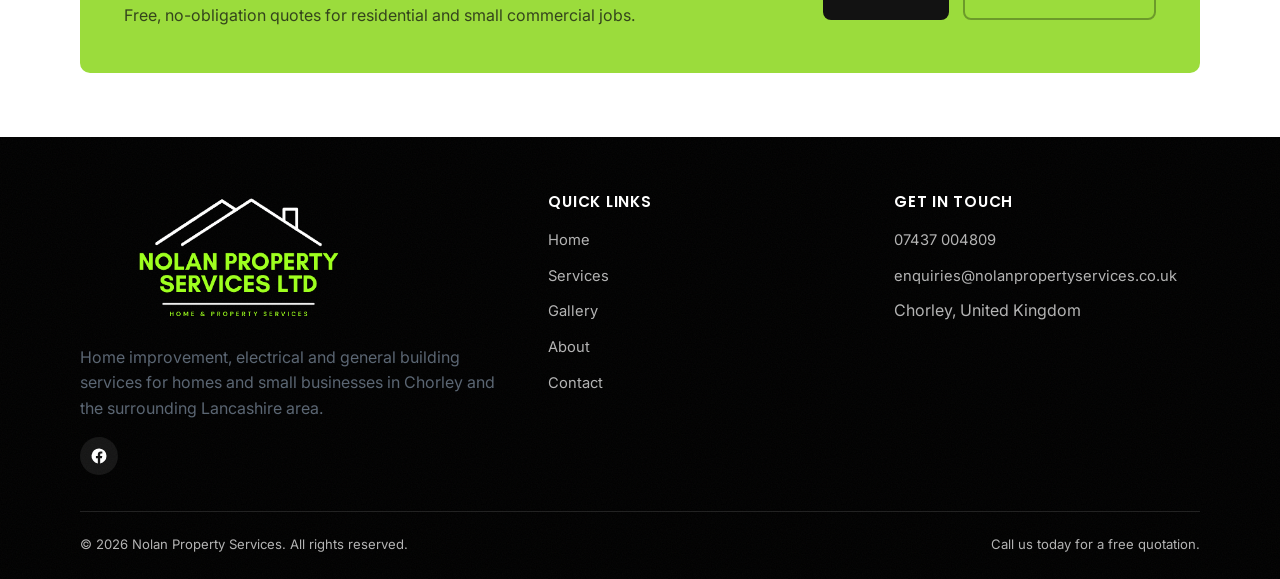
==== commit ede999f1: "Replace header/footer text lockup with real logo artwork Processed the client's actual logo (Logo.pn" ====
--- a/about.html
+++ b/about.html
@@ -16,12 +16,7 @@
 <header class="site-header">
   <div class="container header-inner">
     <a href="index.html" class="logo">
-      <svg class="logo-mark" viewBox="0 0 40 40" fill="none" xmlns="http://www.w3.org/2000/svg">
-        <rect width="40" height="40" rx="8" fill="#101010"/>
-        <path d="M20 9L31 17.5V31C31 31.5523 30.5523 32 30 32H10C9.44772 32 9 31.5523 9 31V17.5L20 9Z" stroke="#9BDC3C" stroke-width="2" stroke-linejoin="round"/>
-        <path d="M17 32V22H23V32" stroke="#9BDC3C" stroke-width="2" stroke-linejoin="round"/>
-      </svg>
-      <span class="logo-text">Nolan Property<br>Services<small>Chorley, Lancashire</small></span>
+      <img class="logo-mark" src="images/logo-header.png" alt="Nolan Property Services">
     </a>
 
     <nav class="main-nav">
@@ -132,12 +127,7 @@
     <div class="footer-grid">
       <div>
         <a href="index.html" class="footer-logo">
-          <svg width="34" height="34" viewBox="0 0 40 40" fill="none" xmlns="http://www.w3.org/2000/svg">
-            <rect width="40" height="40" rx="8" fill="#9BDC3C"/>
-            <path d="M20 9L31 17.5V31C31 31.5523 30.5523 32 30 32H10C9.44772 32 9 31.5523 9 31V17.5L20 9Z" stroke="#101010" stroke-width="2" stroke-linejoin="round"/>
-            <path d="M17 32V22H23V32" stroke="#101010" stroke-width="2" stroke-linejoin="round"/>
-          </svg>
-          Nolan Property Services
+          <img class="footer-logo-mark" src="images/logo-footer.png" alt="Nolan Property Services">
         </a>
         <p>Home improvement, electrical and general building services for homes and small businesses in Chorley and the surrounding Lancashire area.</p>
         <div class="social-icons">
--- a/css/style.css
+++ b/css/style.css
@@ -169,30 +169,15 @@
 .logo {
   display: flex;
   align-items: center;
-  gap: 10px;
-  font-family: var(--font-heading);
-  font-weight: 700;
-  font-size: 1.15rem;
-  color: var(--color-dark);
 }
 .logo:hover { text-decoration: none; }
 .logo-mark {
-  width: 40px;
-  height: 40px;
+  height: 58px;
+  width: auto;
   flex-shrink: 0;
   transition: transform 0.4s var(--ease-bounce);
 }
-.logo:hover .logo-mark { transform: rotate(-10deg) scale(1.08); }
-.logo-text { line-height: 1.1; }
-.logo-text small {
-  display: block;
-  font-family: var(--font-body);
-  font-weight: 500;
-  font-size: 0.68rem;
-  letter-spacing: 0.06em;
-  text-transform: uppercase;
-  color: var(--color-text-muted);
-}
+.logo:hover .logo-mark { transform: rotate(-6deg) scale(1.05); }
 
 .main-nav {
   display: flex;
@@ -573,16 +558,17 @@
   border-bottom: 1px solid rgba(255,255,255,0.12);
 }
 .footer-logo {
-  display: flex;
-  align-items: center;
-  gap: 10px;
-  color: var(--color-white);
-  font-family: var(--font-heading);
-  font-weight: 700;
-  font-size: 1.1rem;
+  display: inline-block;
   margin-bottom: 14px;
 }
 .footer-logo:hover { text-decoration: none; }
+.footer-logo-mark {
+  height: 130px;
+  width: auto;
+  display: block;
+  transition: transform 0.4s var(--ease-bounce);
+}
+.footer-logo:hover .footer-logo-mark { transform: rotate(-4deg) scale(1.04); }
 .site-footer h4 {
   color: var(--color-white);
   font-size: 0.95rem;
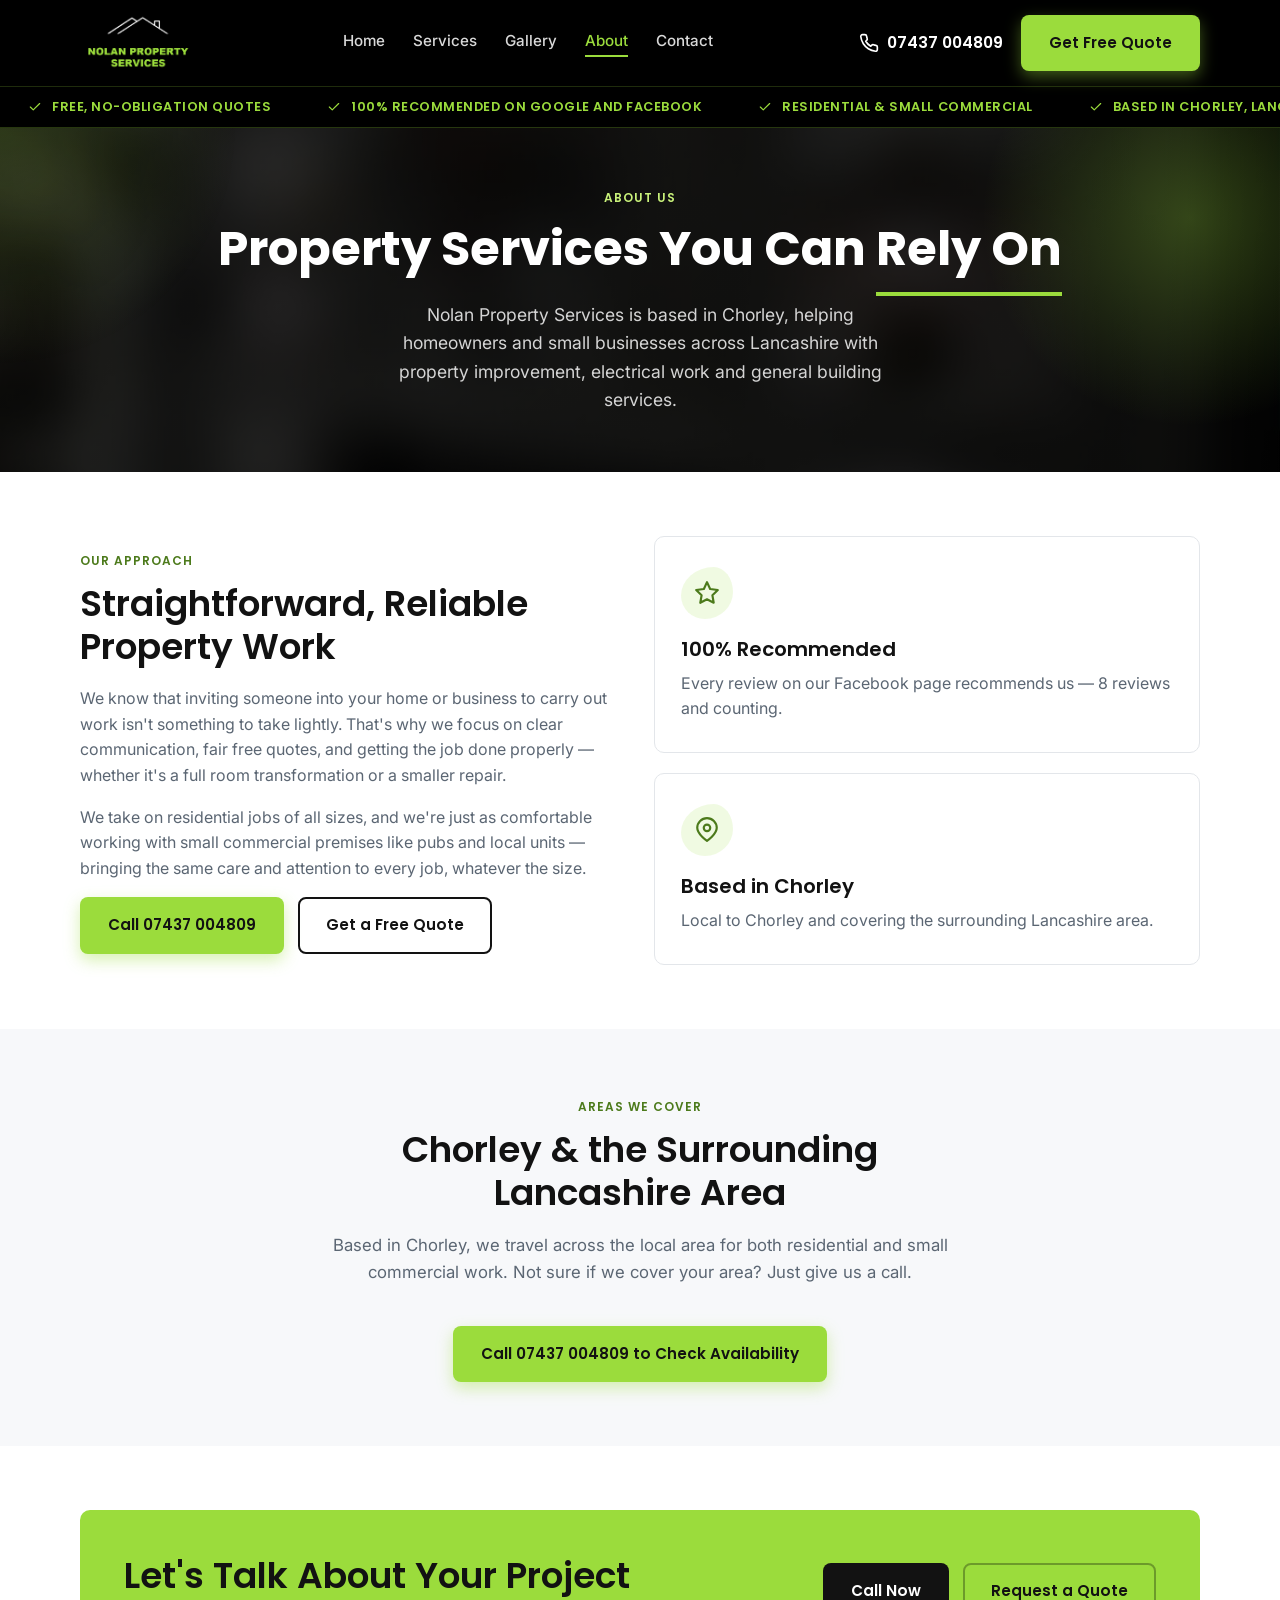
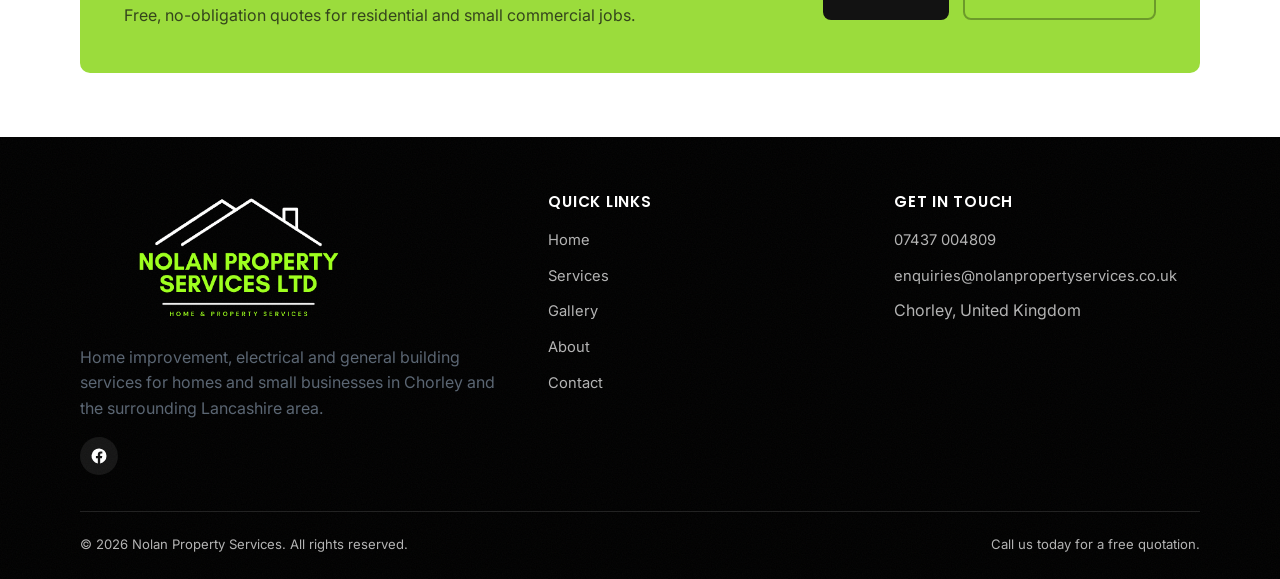
==== commit 57b6841c: "Major redesign: real photos, black header, hero carousel, LTD removed from logo - Redrew logo withou" ====
--- a/about.html
+++ b/about.html
@@ -56,7 +56,7 @@
 </div>
 
 <section class="hero" style="padding-bottom:10px;">
-  <div class="container" style="position:relative; padding:56px 0 48px; text-align:center;">
+  <div class="container" style="position:relative; padding:56px 20px 48px; text-align:center;">
     <span class="eyebrow" style="color:#C9F27A;">About Us</span>
     <h1 style="color:#fff;">Property Services You Can <span class="marker-highlight">Rely On</span></h1>
     <p class="hero-lead" style="margin:0 auto;">Nolan Property Services is based in Chorley, helping homeowners and small businesses across Lancashire with property improvement, electrical work and general building services.</p>
--- a/css/style.css
+++ b/css/style.css
@@ -154,15 +154,16 @@
   position: sticky;
   top: 0;
   z-index: 500;
-  background: var(--color-white);
-  border-bottom: 1px solid var(--color-border);
+  background: var(--color-dark-deep);
+  border-bottom: 1px solid rgba(155, 220, 60, 0.2);
 }
 
 .header-inner {
   display: flex;
   align-items: center;
   justify-content: space-between;
-  padding: 14px 0;
+  padding-top: 14px;
+  padding-bottom: 14px;
   gap: 16px;
 }
 
@@ -186,7 +187,7 @@
 }
 .main-nav a {
   position: relative;
-  color: var(--color-text);
+  color: rgba(255, 255, 255, 0.85);
   font-weight: 500;
   font-size: 0.95rem;
   padding-bottom: 4px;
@@ -198,12 +199,12 @@
   right: 50%;
   bottom: 0;
   height: 2px;
-  background: var(--color-lime-text);
+  background: var(--color-lime);
   transition: left 0.25s var(--ease-bounce), right 0.25s var(--ease-bounce);
 }
-.main-nav a:hover { color: var(--color-lime-text); text-decoration: none; }
+.main-nav a:hover { color: var(--color-lime); text-decoration: none; }
 .main-nav a:hover::after, .main-nav a.active::after { left: 0; right: 0; }
-.main-nav a.active { color: var(--color-lime-text); }
+.main-nav a.active { color: var(--color-lime); }
 
 .header-cta {
   display: flex;
@@ -217,11 +218,11 @@
   gap: 8px;
   font-family: var(--font-heading);
   font-weight: 600;
-  color: var(--color-dark);
+  color: var(--color-white);
   font-size: 0.98rem;
 }
 .header-phone svg { flex-shrink: 0; }
-.header-phone:hover { color: var(--color-lime-text); text-decoration: none; }
+.header-phone:hover { color: var(--color-lime); text-decoration: none; }
 
 .nav-toggle {
   display: none;
@@ -230,22 +231,34 @@
   cursor: pointer;
   padding: 6px;
 }
-.nav-toggle svg { width: 26px; height: 26px; color: var(--color-dark); }
+.nav-toggle svg { width: 26px; height: 26px; color: var(--color-white); }
 
 /* ---------- Hero ---------- */
 .hero {
-  background: linear-gradient(135deg, var(--color-dark) 0%, var(--color-dark-deep) 100%);
+  background: var(--color-dark-deep);
   color: var(--color-white);
   position: relative;
   overflow: hidden;
 }
-.hero::before {
-  content: "";
+.hero-bg-slides {
   position: absolute;
   inset: 0;
-  background-image: url("data:image/svg+xml,%3Csvg xmlns='http://www.w3.org/2000/svg' width='120' height='120'%3E%3Cfilter id='n'%3E%3CfeTurbulence type='fractalNoise' baseFrequency='0.8' numOctaves='3' stitchTiles='stitch'/%3E%3C/filter%3E%3Crect width='100%25' height='100%25' filter='url(%23n)'/%3E%3C/svg%3E");
-  opacity: 0.05;
-  pointer-events: none;
+  z-index: 0;
+}
+.hero-bg-slide {
+  position: absolute;
+  inset: 0;
+  background-size: cover;
+  background-position: center;
+  opacity: 0;
+  transition: opacity 1.8s ease;
+}
+.hero-bg-slide.active { opacity: 1; }
+.hero-bg-overlay {
+  position: absolute;
+  inset: 0;
+  z-index: 1;
+  background: linear-gradient(135deg, rgba(0,0,0,0.82) 0%, rgba(0,0,0,0.9) 100%);
 }
 .hero::after {
   content: "";
@@ -254,12 +267,18 @@
   top: -120px;
   width: 420px;
   height: 420px;
+  z-index: 1;
   background: radial-gradient(circle, rgba(155,220,60,0.28) 0%, rgba(155,220,60,0) 70%);
+}
+.hero > .container {
+  position: relative;
+  z-index: 3;
 }
 .hero-inner {
   position: relative;
-  z-index: 2;
-  padding: 76px 0 64px;
+  z-index: 3;
+  padding-top: 76px;
+  padding-bottom: 64px;
   display: grid;
   grid-template-columns: 1.1fr 0.9fr;
   gap: 40px;
@@ -267,7 +286,7 @@
 }
 .hero-glow {
   position: absolute;
-  z-index: 1;
+  z-index: 2;
   top: 0;
   left: 0;
   width: 480px;
@@ -400,21 +419,29 @@
 .photo-tile {
   aspect-ratio: 4 / 3;
   border-radius: var(--radius);
-  background: linear-gradient(135deg, var(--color-dark-light) 0%, var(--color-dark) 100%);
-  color: rgba(255,255,255,0.85);
-  display: flex;
-  flex-direction: column;
-  align-items: center;
-  justify-content: center;
-  gap: 10px;
-  text-align: center;
-  padding: 20px;
+  background: var(--color-dark);
   position: relative;
   overflow: hidden;
 }
-.photo-tile svg { width: 34px; height: 34px; opacity: 0.85; }
-.photo-tile span { font-family: var(--font-heading); font-weight: 600; font-size: 0.92rem; }
-.photo-tile small { font-size: 0.75rem; color: rgba(255,255,255,0.55); }
+.photo-tile img {
+  width: 100%;
+  height: 100%;
+  object-fit: cover;
+  transition: transform 0.5s ease;
+}
+.photo-tile:hover img { transform: scale(1.07); }
+.photo-tile-caption {
+  position: absolute;
+  left: 0;
+  right: 0;
+  bottom: 0;
+  padding: 16px;
+  background: linear-gradient(to top, rgba(0,0,0,0.75) 0%, rgba(0,0,0,0) 100%);
+  color: var(--color-white);
+  font-family: var(--font-heading);
+  font-weight: 600;
+  font-size: 0.92rem;
+}
 
 .notice-box {
   display: flex;
@@ -490,6 +517,24 @@
   background: var(--color-white);
   color: var(--color-text);
 }
+.form-field input[type="file"] {
+  padding: 10px 14px;
+  cursor: pointer;
+}
+.form-field input[type="file"]::file-selector-button {
+  font-family: var(--font-heading);
+  font-weight: 600;
+  font-size: 0.85rem;
+  padding: 8px 16px;
+  margin-right: 12px;
+  border: none;
+  border-radius: 6px;
+  background: var(--color-lime);
+  color: var(--color-dark);
+  cursor: pointer;
+  transition: background 0.2s ease;
+}
+.form-field input[type="file"]::file-selector-button:hover { background: var(--color-lime-dark); }
 .form-field input:focus,
 .form-field select:focus,
 .form-field textarea:focus {
@@ -647,12 +692,12 @@
     top: 100%;
     left: 0;
     right: 0;
-    background: var(--color-white);
+    background: var(--color-dark-deep);
     padding: 0 20px;
     max-height: 0;
     opacity: 0;
     overflow: hidden;
-    border-bottom: 1px solid var(--color-border);
+    border-bottom: 1px solid rgba(155, 220, 60, 0.2);
     box-shadow: var(--shadow-md);
     gap: 16px;
     transition: max-height 0.35s ease, opacity 0.25s ease, padding 0.35s ease;
@@ -686,38 +731,6 @@
   .hero-inner { padding-top: 36px; padding-bottom: 40px; }
 }
 
-/* ---------- Marquee ticker ---------- */
-.marquee {
-  background: var(--color-dark-deep);
-  overflow: hidden;
-  white-space: nowrap;
-  border-bottom: 1px solid rgba(155,220,60,0.25);
-}
-.marquee-track {
-  display: inline-flex;
-  align-items: center;
-  animation: marqueeScroll 26s linear infinite;
-}
-.marquee:hover .marquee-track { animation-play-state: paused; }
-.marquee-item {
-  display: inline-flex;
-  align-items: center;
-  gap: 10px;
-  padding: 10px 28px;
-  font-family: var(--font-heading);
-  font-weight: 600;
-  font-size: 0.8rem;
-  letter-spacing: 0.04em;
-  text-transform: uppercase;
-  color: var(--color-lime);
-  white-space: nowrap;
-}
-.marquee-item svg { width: 14px; height: 14px; flex-shrink: 0; }
-@keyframes marqueeScroll {
-  from { transform: translateX(0); }
-  to { transform: translateX(-50%); }
-}
-
 /* ---------- Marker highlight (headline underline) ---------- */
 .marker-highlight {
   padding-bottom: 14px;
@@ -746,6 +759,42 @@
 ::-webkit-scrollbar-track { background: var(--color-bg); }
 ::-webkit-scrollbar-thumb { background: var(--color-lime-dark); border-radius: 8px; border: 3px solid var(--color-bg); }
 ::-webkit-scrollbar-thumb:hover { background: var(--color-lime-text); }
+
+/* ---------- Marquee ticker (desktop only) ---------- */
+.marquee {
+  display: none;
+  background: var(--color-dark-deep);
+  overflow: hidden;
+  white-space: nowrap;
+  border-bottom: 1px solid rgba(155,220,60,0.25);
+}
+.marquee-track {
+  display: inline-flex;
+  align-items: center;
+  animation: marqueeScroll 52s linear infinite;
+}
+.marquee:hover .marquee-track { animation-play-state: paused; }
+.marquee-item {
+  display: inline-flex;
+  align-items: center;
+  gap: 10px;
+  padding: 10px 28px;
+  font-family: var(--font-heading);
+  font-weight: 600;
+  font-size: 0.8rem;
+  letter-spacing: 0.04em;
+  text-transform: uppercase;
+  color: var(--color-lime);
+  white-space: nowrap;
+}
+.marquee-item svg { width: 14px; height: 14px; flex-shrink: 0; }
+@keyframes marqueeScroll {
+  from { transform: translateX(0); }
+  to { transform: translateX(-50%); }
+}
+@media (min-width: 781px) {
+  .marquee { display: block; }
+}
 
 /* ---------- Google reviews carousel ---------- */
 .reviews-live {
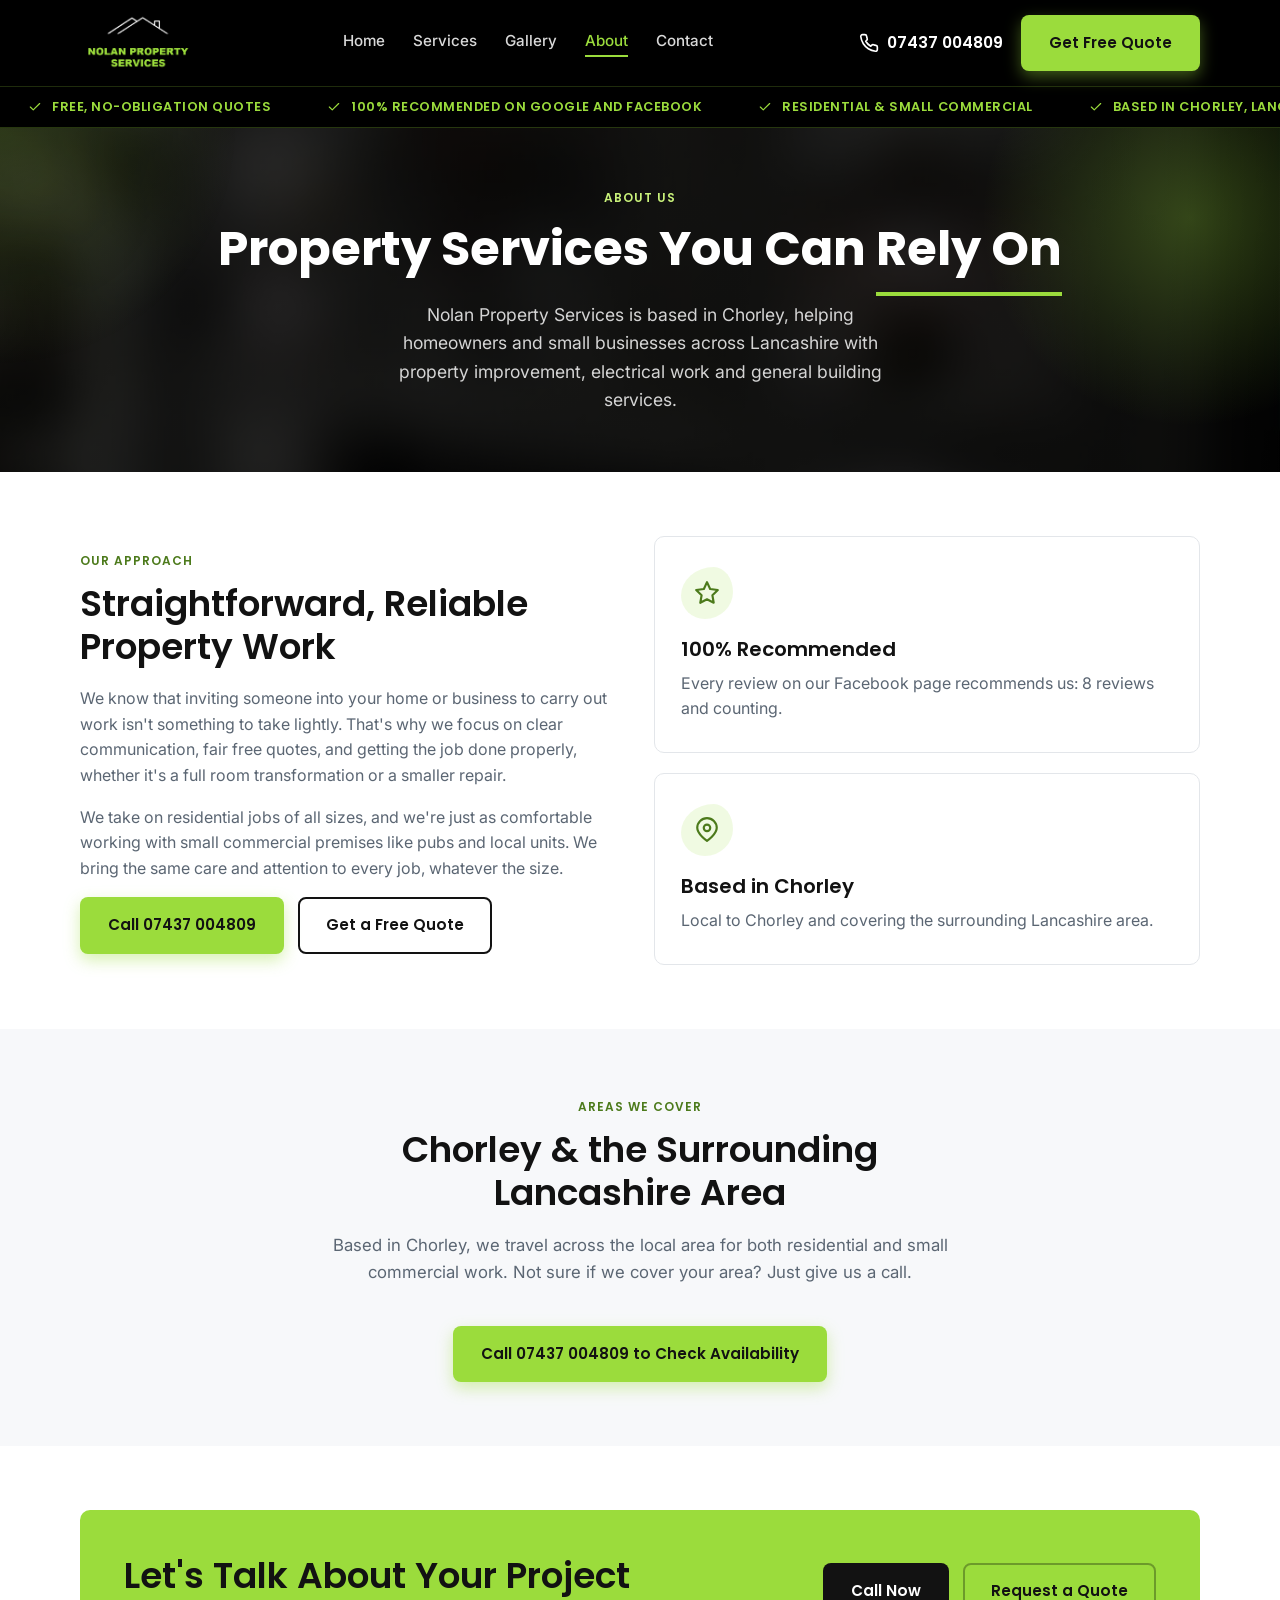
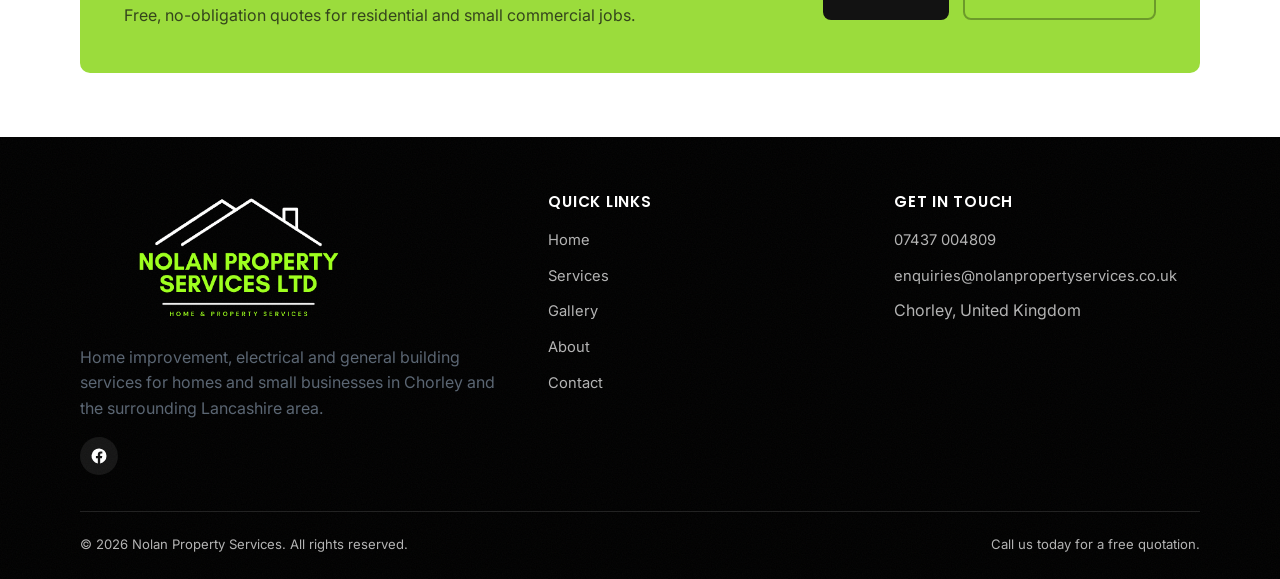
==== commit 4c265ca9: "Replace em dashes with natural punctuation across site copy Rewrote all " - " / em-dash construction" ====
--- a/about.html
+++ b/about.html
@@ -3,7 +3,7 @@
 <head>
 <meta charset="UTF-8">
 <meta name="viewport" content="width=device-width, initial-scale=1.0">
-<title>About Us | Nolan Property Services — Chorley</title>
+<title>About Us | Nolan Property Services, Chorley</title>
 <meta name="description" content="Nolan Property Services is a Chorley-based property services company covering home improvement, electrical work and small commercial jobs across Lancashire.">
 <link rel="icon" href="images/favicon.svg" type="image/svg+xml">
 <link rel="preconnect" href="https://fonts.googleapis.com">
@@ -68,8 +68,8 @@
     <div>
       <span class="eyebrow">Our Approach</span>
       <h2>Straightforward, Reliable Property Work</h2>
-      <p>We know that inviting someone into your home or business to carry out work isn't something to take lightly. That's why we focus on clear communication, fair free quotes, and getting the job done properly — whether it's a full room transformation or a smaller repair.</p>
-      <p>We take on residential jobs of all sizes, and we're just as comfortable working with small commercial premises like pubs and local units — bringing the same care and attention to every job, whatever the size.</p>
+      <p>We know that inviting someone into your home or business to carry out work isn't something to take lightly. That's why we focus on clear communication, fair free quotes, and getting the job done properly, whether it's a full room transformation or a smaller repair.</p>
+      <p>We take on residential jobs of all sizes, and we're just as comfortable working with small commercial premises like pubs and local units. We bring the same care and attention to every job, whatever the size.</p>
       <div class="btn-row">
         <a href="tel:+447437004809" class="btn btn-primary">Call 07437 004809</a>
         <a href="contact.html" class="btn btn-outline">Get a Free Quote</a>
@@ -81,7 +81,7 @@
           <svg viewBox="0 0 24 24" fill="none" stroke="currentColor" stroke-width="2" stroke-linecap="round" stroke-linejoin="round"><path d="M12 2l2.9 6.26L22 9.27l-5 4.87 1.18 6.86L12 17.77l-6.18 3.23L7 14.14 2 9.27l7.1-1.01L12 2z"/></svg>
         </div>
         <h3>100% Recommended</h3>
-        <p style="margin:0;">Every review on our Facebook page recommends us — 8 reviews and counting.</p>
+        <p style="margin:0;">Every review on our Facebook page recommends us: 8 reviews and counting.</p>
       </div>
       <div class="card">
         <div class="card-icon">
--- a/css/style.css
+++ b/css/style.css
@@ -517,24 +517,6 @@
   background: var(--color-white);
   color: var(--color-text);
 }
-.form-field input[type="file"] {
-  padding: 10px 14px;
-  cursor: pointer;
-}
-.form-field input[type="file"]::file-selector-button {
-  font-family: var(--font-heading);
-  font-weight: 600;
-  font-size: 0.85rem;
-  padding: 8px 16px;
-  margin-right: 12px;
-  border: none;
-  border-radius: 6px;
-  background: var(--color-lime);
-  color: var(--color-dark);
-  cursor: pointer;
-  transition: background 0.2s ease;
-}
-.form-field input[type="file"]::file-selector-button:hover { background: var(--color-lime-dark); }
 .form-field input:focus,
 .form-field select:focus,
 .form-field textarea:focus {
@@ -685,6 +667,15 @@
 }
 
 @media (max-width: 780px) {
+  .trust-strip .container {
+    display: grid;
+    grid-template-columns: 1fr 1fr;
+    gap: 16px 12px;
+    justify-content: stretch;
+    text-align: left;
+  }
+  .trust-item { font-size: 0.82rem; }
+
   .main-nav {
     display: flex;
     flex-direction: column;
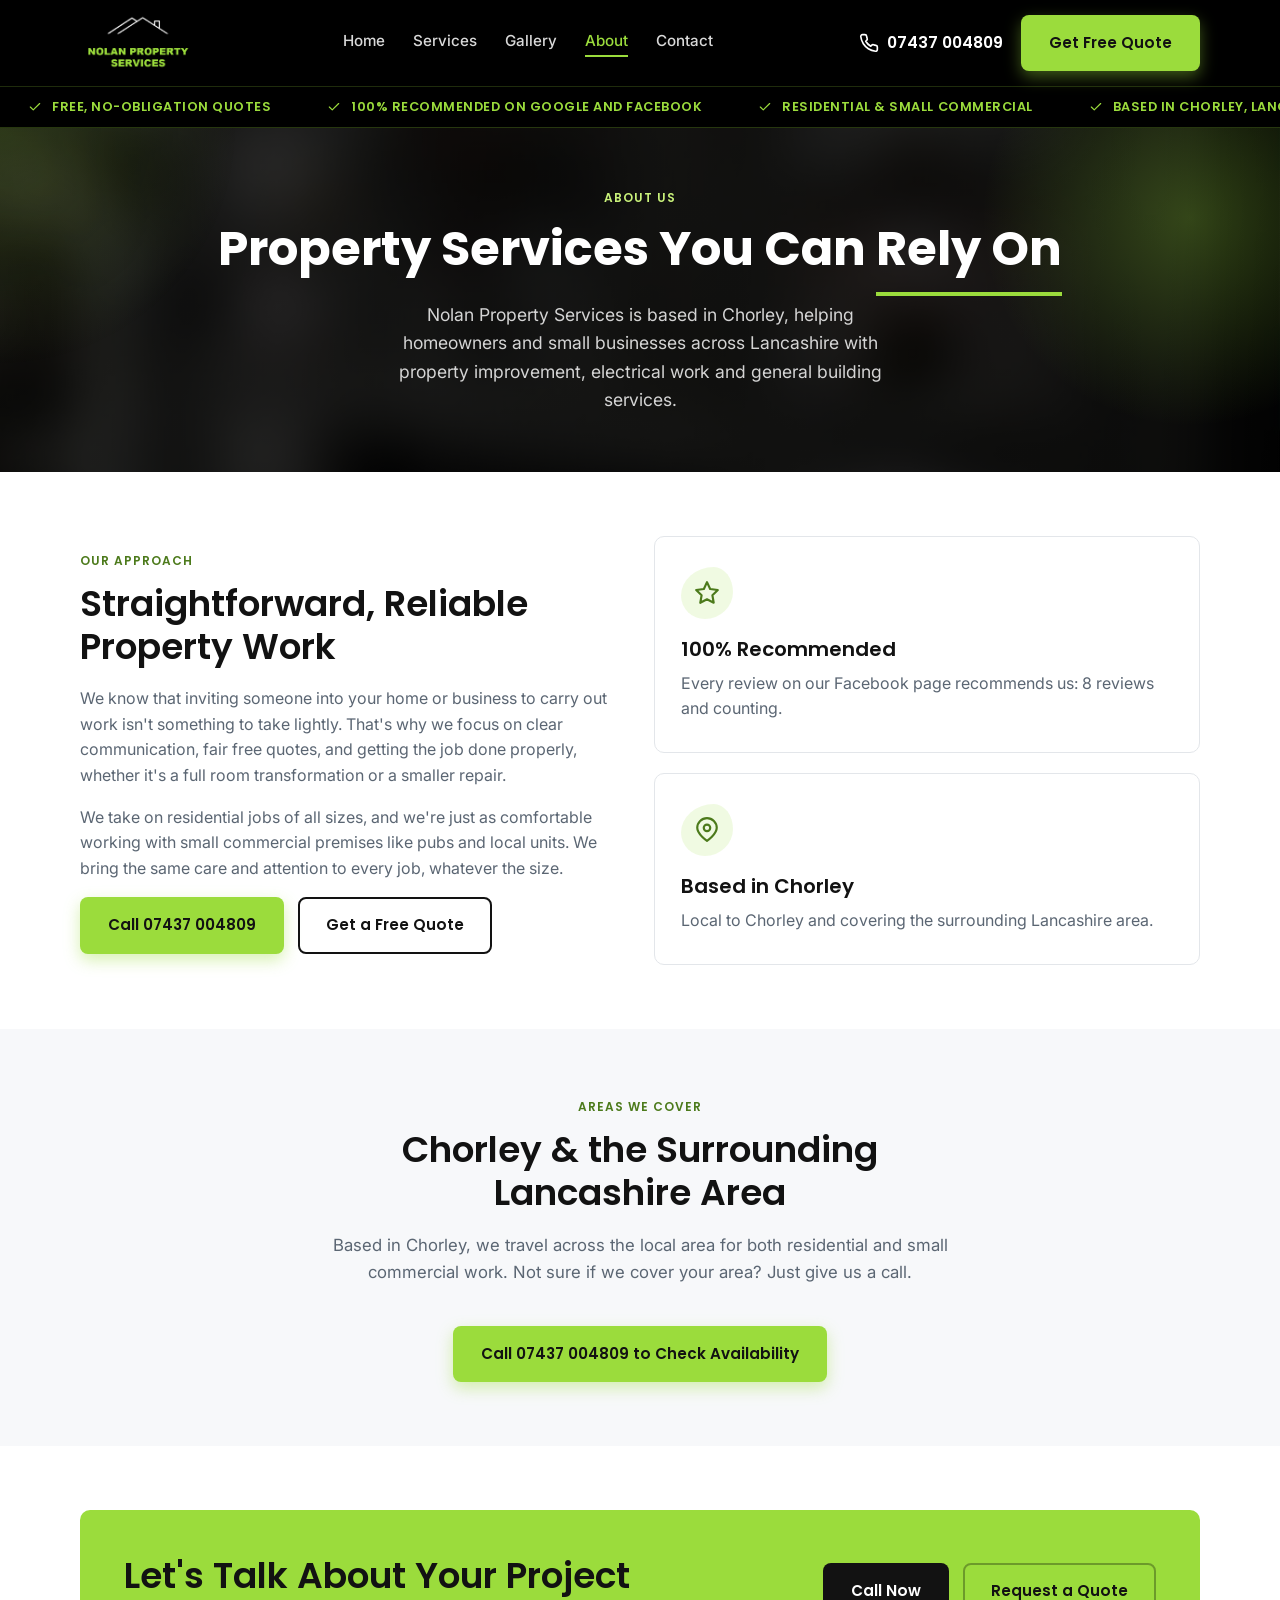
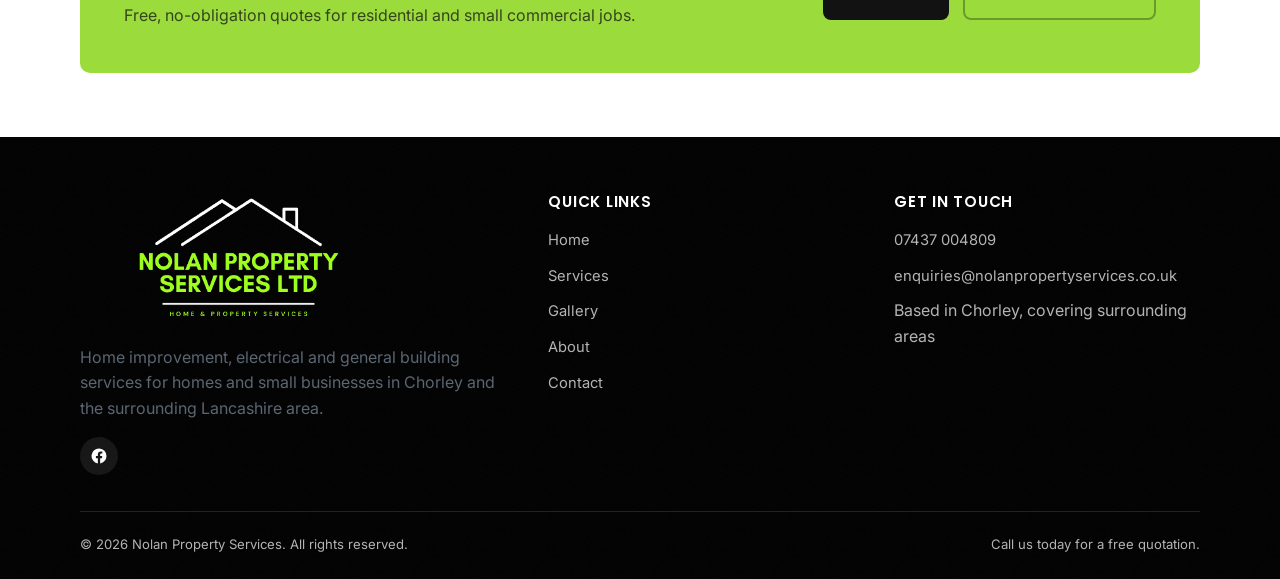
==== commit 83e37c3b: "Expand bare "Chorley" location mentions to note surrounding coverage Footer contact list on all 5 pa" ====
--- a/about.html
+++ b/about.html
@@ -151,7 +151,7 @@
         <ul>
           <li><a href="tel:+447437004809">07437 004809</a></li>
           <li><a href="mailto:enquiries@nolanpropertyservices.co.uk">enquiries@nolanpropertyservices.co.uk</a></li>
-          <li>Chorley, United Kingdom</li>
+          <li>Based in Chorley, covering surrounding areas</li>
         </ul>
       </div>
     </div>
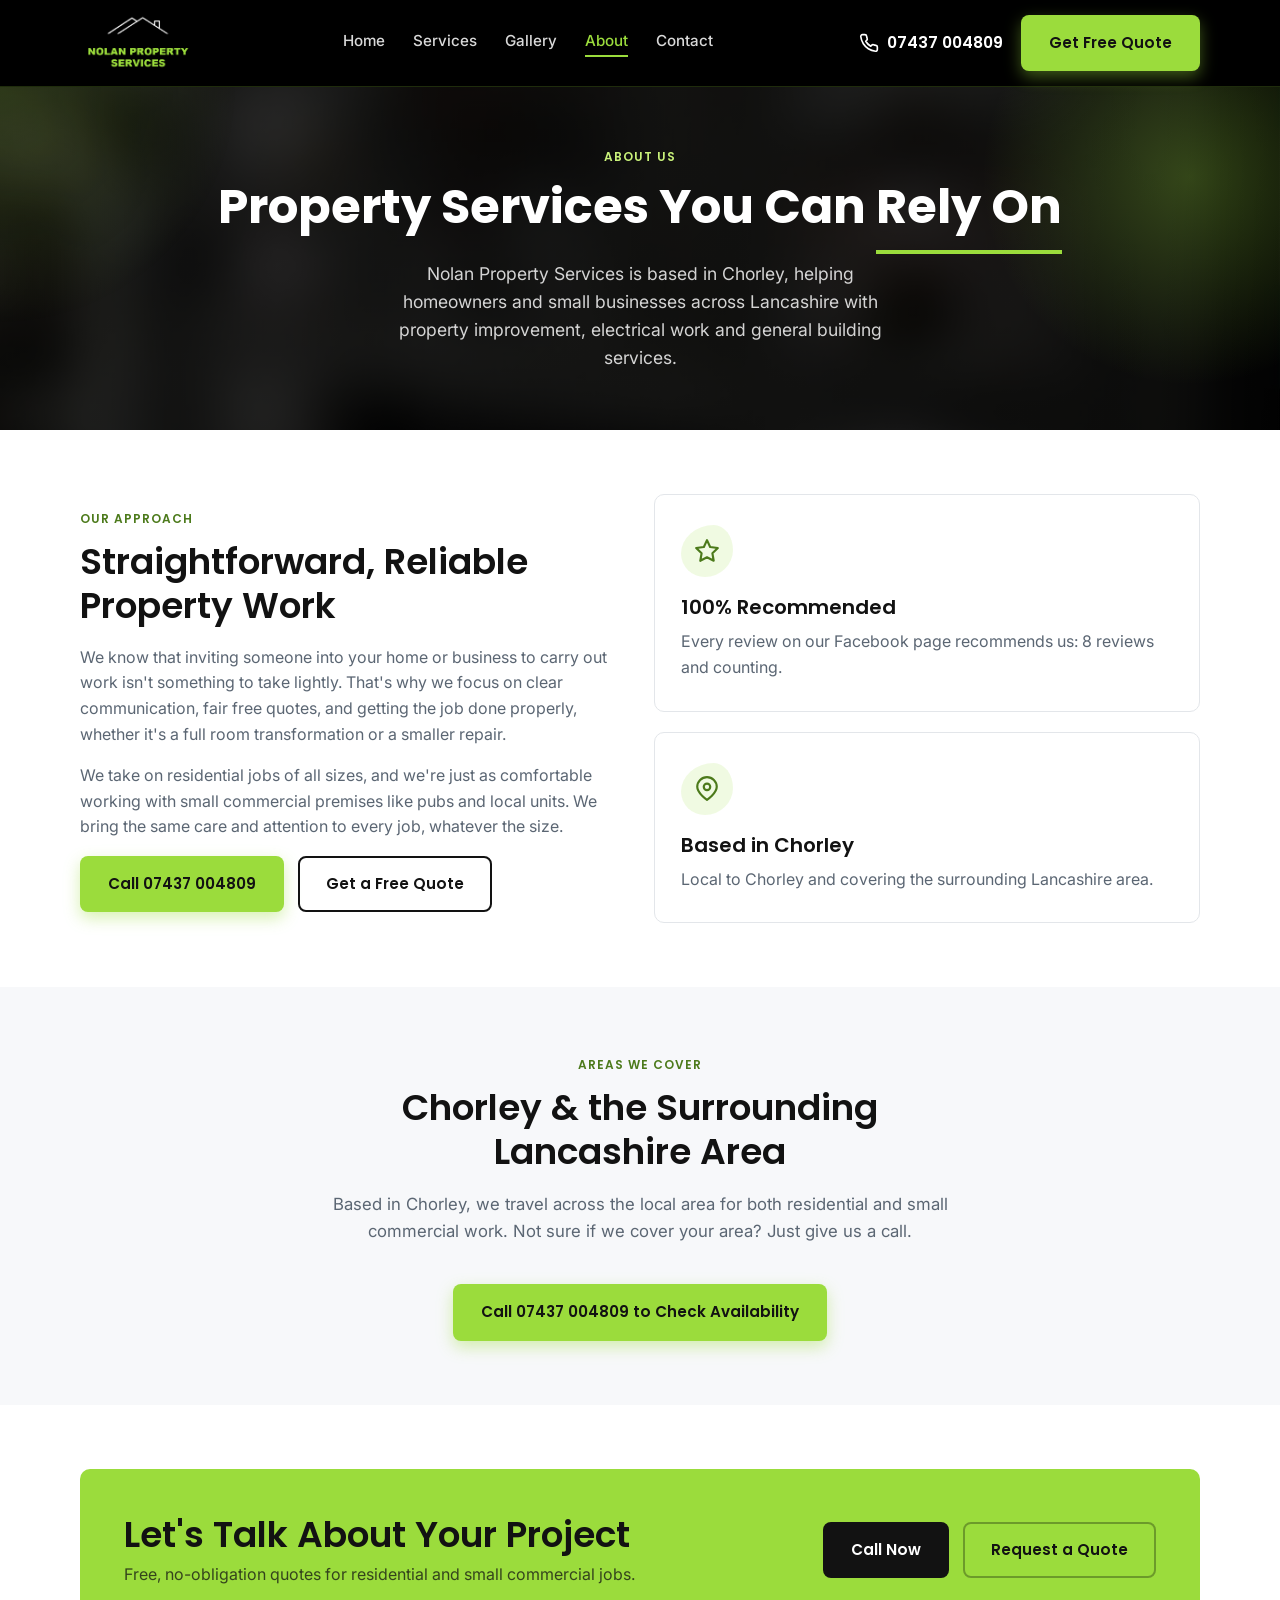
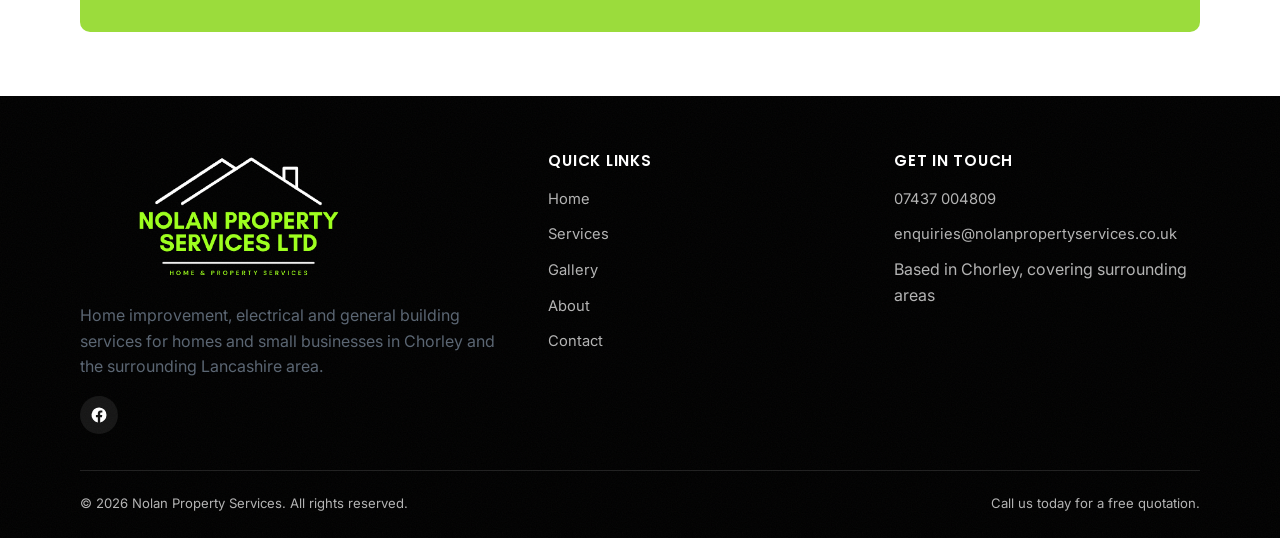
==== commit d41a3c28: "Gallery reorganized by service category, marquee removed for good - Gallery page now split into 7 se" ====
--- a/about.html
+++ b/about.html
@@ -39,21 +39,6 @@
     </div>
   </div>
 </header>
-
-<div class="marquee" aria-hidden="true">
-  <div class="marquee-track">
-    <span class="marquee-item"><svg viewBox="0 0 24 24" fill="none" stroke="currentColor" stroke-width="2" stroke-linecap="round" stroke-linejoin="round"><path d="M20 6L9 17l-5-5"/></svg>Free, No-Obligation Quotes</span>
-    <span class="marquee-item"><svg viewBox="0 0 24 24" fill="none" stroke="currentColor" stroke-width="2" stroke-linecap="round" stroke-linejoin="round"><path d="M20 6L9 17l-5-5"/></svg>100% Recommended on Google and Facebook</span>
-    <span class="marquee-item"><svg viewBox="0 0 24 24" fill="none" stroke="currentColor" stroke-width="2" stroke-linecap="round" stroke-linejoin="round"><path d="M20 6L9 17l-5-5"/></svg>Residential &amp; Small Commercial</span>
-    <span class="marquee-item"><svg viewBox="0 0 24 24" fill="none" stroke="currentColor" stroke-width="2" stroke-linecap="round" stroke-linejoin="round"><path d="M20 6L9 17l-5-5"/></svg>Based in Chorley, Lancashire</span>
-    <span class="marquee-item"><svg viewBox="0 0 24 24" fill="none" stroke="currentColor" stroke-width="2" stroke-linecap="round" stroke-linejoin="round"><path d="M20 6L9 17l-5-5"/></svg>Call 07437 004809</span>
-    <span class="marquee-item"><svg viewBox="0 0 24 24" fill="none" stroke="currentColor" stroke-width="2" stroke-linecap="round" stroke-linejoin="round"><path d="M20 6L9 17l-5-5"/></svg>Free, No-Obligation Quotes</span>
-    <span class="marquee-item"><svg viewBox="0 0 24 24" fill="none" stroke="currentColor" stroke-width="2" stroke-linecap="round" stroke-linejoin="round"><path d="M20 6L9 17l-5-5"/></svg>100% Recommended on Google and Facebook</span>
-    <span class="marquee-item"><svg viewBox="0 0 24 24" fill="none" stroke="currentColor" stroke-width="2" stroke-linecap="round" stroke-linejoin="round"><path d="M20 6L9 17l-5-5"/></svg>Residential &amp; Small Commercial</span>
-    <span class="marquee-item"><svg viewBox="0 0 24 24" fill="none" stroke="currentColor" stroke-width="2" stroke-linecap="round" stroke-linejoin="round"><path d="M20 6L9 17l-5-5"/></svg>Based in Chorley, Lancashire</span>
-    <span class="marquee-item"><svg viewBox="0 0 24 24" fill="none" stroke="currentColor" stroke-width="2" stroke-linecap="round" stroke-linejoin="round"><path d="M20 6L9 17l-5-5"/></svg>Call 07437 004809</span>
-  </div>
-</div>
 
 <section class="hero" style="padding-bottom:10px;">
   <div class="container" style="position:relative; padding:56px 20px 48px; text-align:center;">
--- a/css/style.css
+++ b/css/style.css
@@ -442,6 +442,39 @@
   font-weight: 600;
   font-size: 0.92rem;
 }
+.photo-tile.is-placeholder {
+  display: flex;
+  flex-direction: column;
+  align-items: center;
+  justify-content: center;
+  gap: 8px;
+  text-align: center;
+  padding: 16px;
+  background: linear-gradient(135deg, var(--color-dark-light) 0%, var(--color-dark) 100%);
+}
+.photo-tile.is-placeholder svg { width: 30px; height: 30px; opacity: 0.55; color: var(--color-white); }
+.photo-tile.is-placeholder span {
+  font-family: var(--font-heading);
+  font-weight: 600;
+  font-size: 0.82rem;
+  color: rgba(255,255,255,0.65);
+}
+.photo-tile.is-hidden { display: none; }
+
+/* ---------- Gallery categories ---------- */
+.gallery-category { margin-bottom: 52px; }
+.gallery-category:last-child { margin-bottom: 0; }
+.gallery-category-head {
+  display: flex;
+  align-items: baseline;
+  justify-content: space-between;
+  gap: 16px;
+  flex-wrap: wrap;
+  margin-bottom: 20px;
+}
+.gallery-category-head h2 { margin-bottom: 0; }
+.gallery-category-head a { font-weight: 600; font-size: 0.9rem; white-space: nowrap; }
+.see-more-btn { margin-top: 20px; }
 
 .notice-box {
   display: flex;
@@ -751,42 +784,6 @@
 ::-webkit-scrollbar-thumb { background: var(--color-lime-dark); border-radius: 8px; border: 3px solid var(--color-bg); }
 ::-webkit-scrollbar-thumb:hover { background: var(--color-lime-text); }
 
-/* ---------- Marquee ticker (desktop only) ---------- */
-.marquee {
-  display: none;
-  background: var(--color-dark-deep);
-  overflow: hidden;
-  white-space: nowrap;
-  border-bottom: 1px solid rgba(155,220,60,0.25);
-}
-.marquee-track {
-  display: inline-flex;
-  align-items: center;
-  animation: marqueeScroll 52s linear infinite;
-}
-.marquee:hover .marquee-track { animation-play-state: paused; }
-.marquee-item {
-  display: inline-flex;
-  align-items: center;
-  gap: 10px;
-  padding: 10px 28px;
-  font-family: var(--font-heading);
-  font-weight: 600;
-  font-size: 0.8rem;
-  letter-spacing: 0.04em;
-  text-transform: uppercase;
-  color: var(--color-lime);
-  white-space: nowrap;
-}
-.marquee-item svg { width: 14px; height: 14px; flex-shrink: 0; }
-@keyframes marqueeScroll {
-  from { transform: translateX(0); }
-  to { transform: translateX(-50%); }
-}
-@media (min-width: 781px) {
-  .marquee { display: block; }
-}
-
 /* ---------- Google reviews carousel ---------- */
 .reviews-live {
   background: var(--color-white);
@@ -877,6 +874,5 @@
     scroll-behavior: auto !important;
   }
   .js-reveal { opacity: 1; transform: none; }
-  .marquee-track { animation: none; }
   .hero-glow { display: none; }
 }
